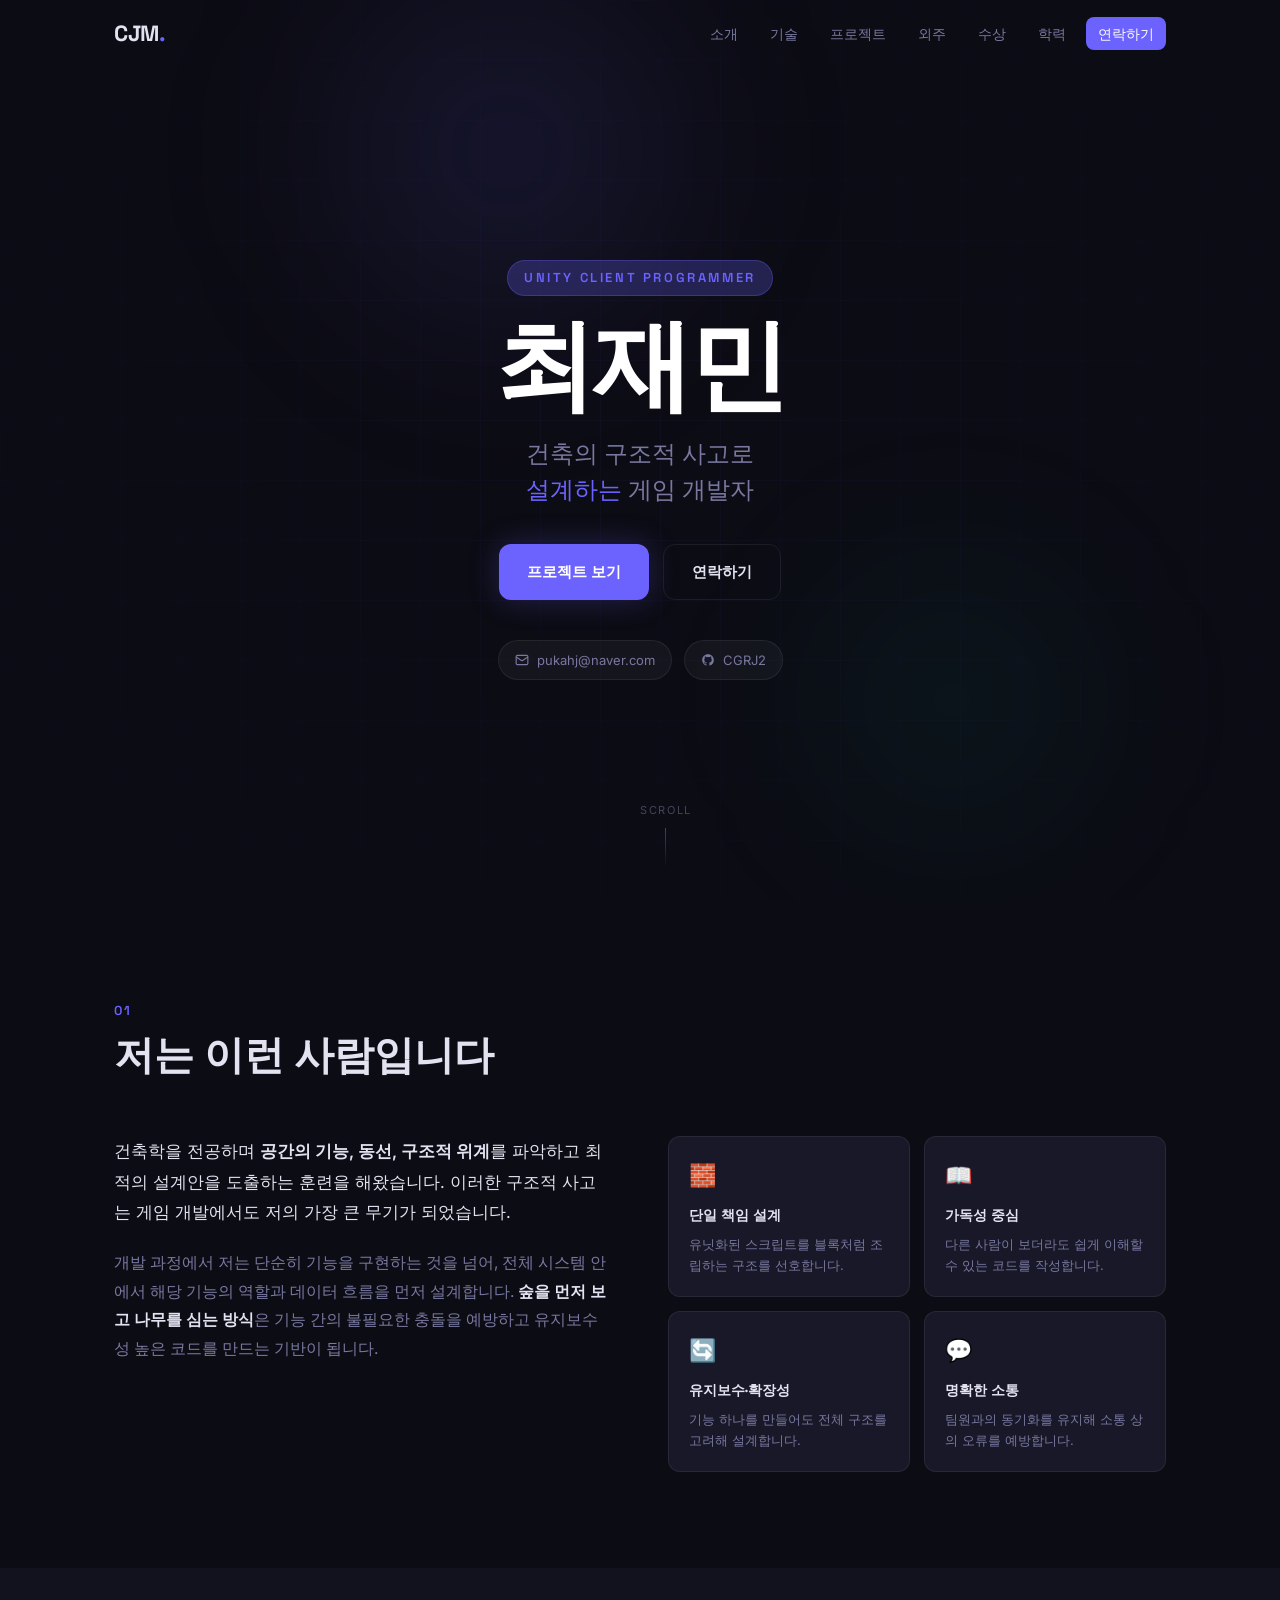
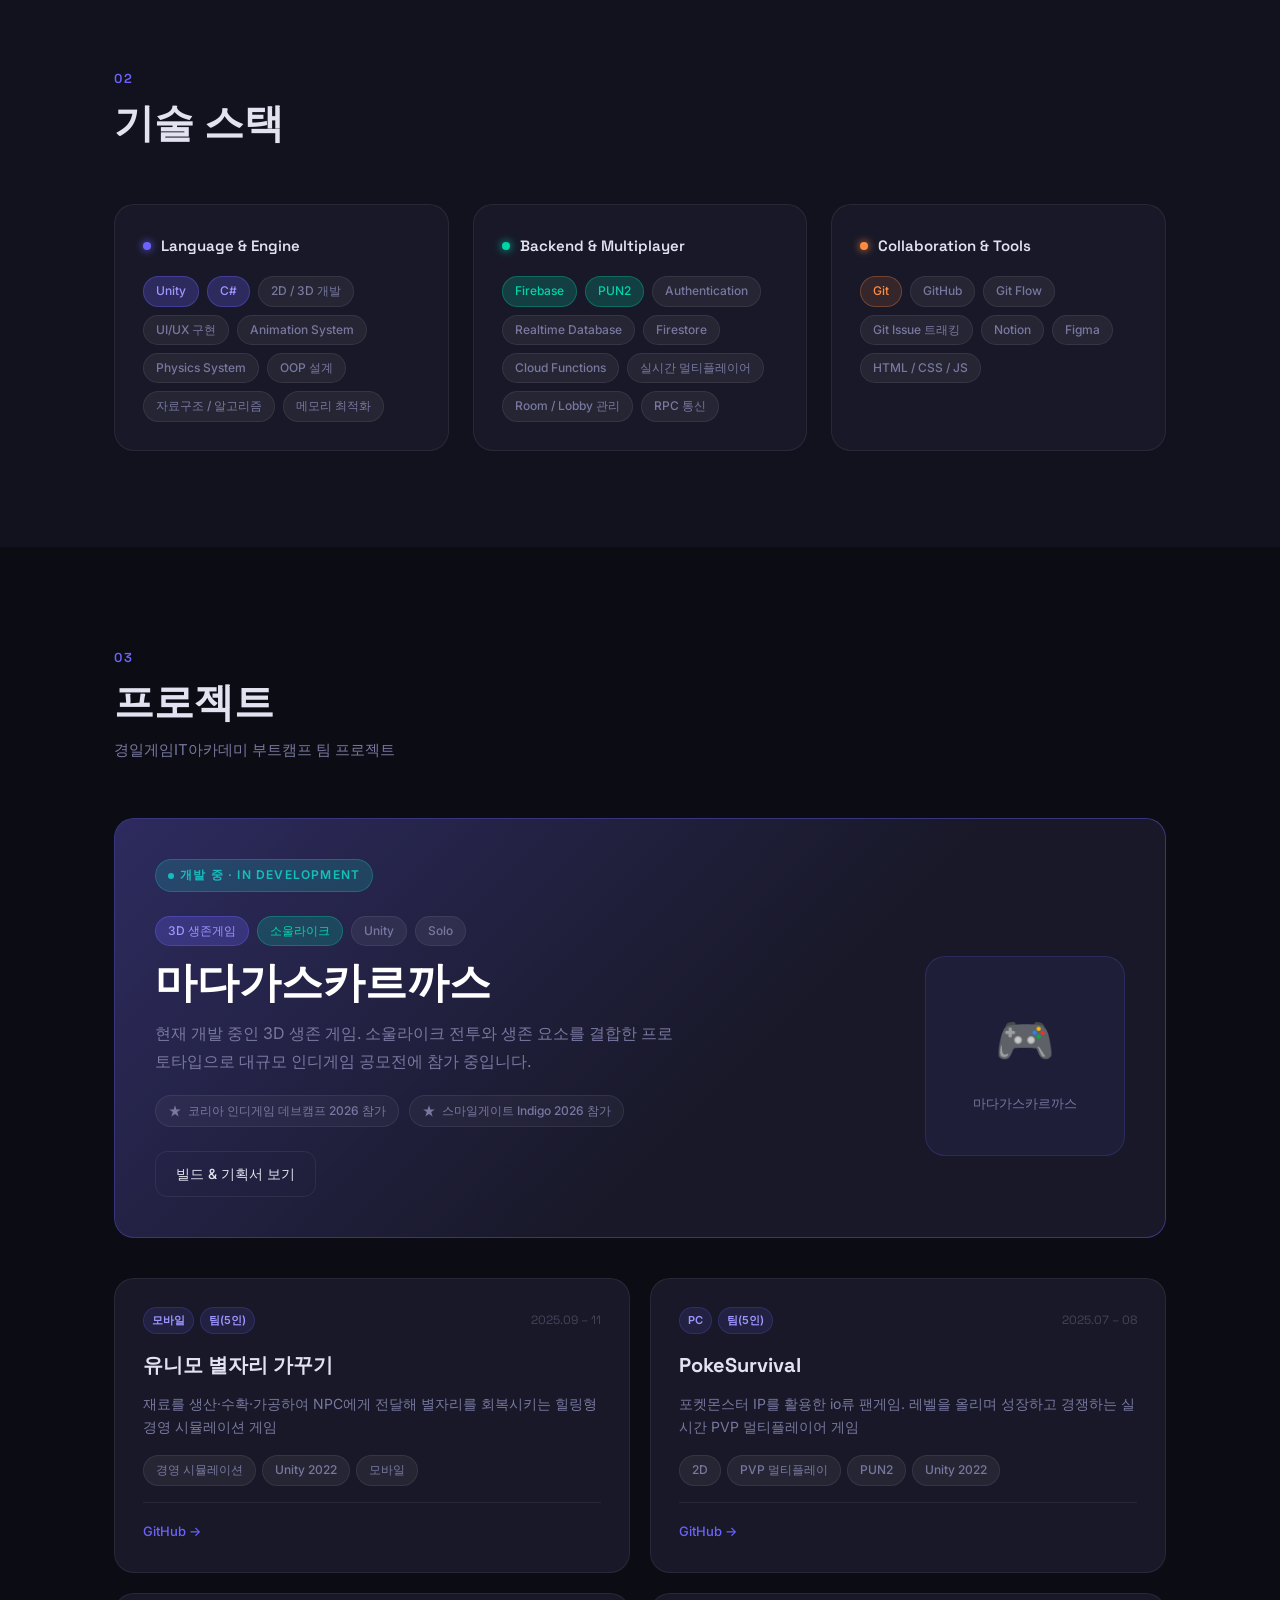
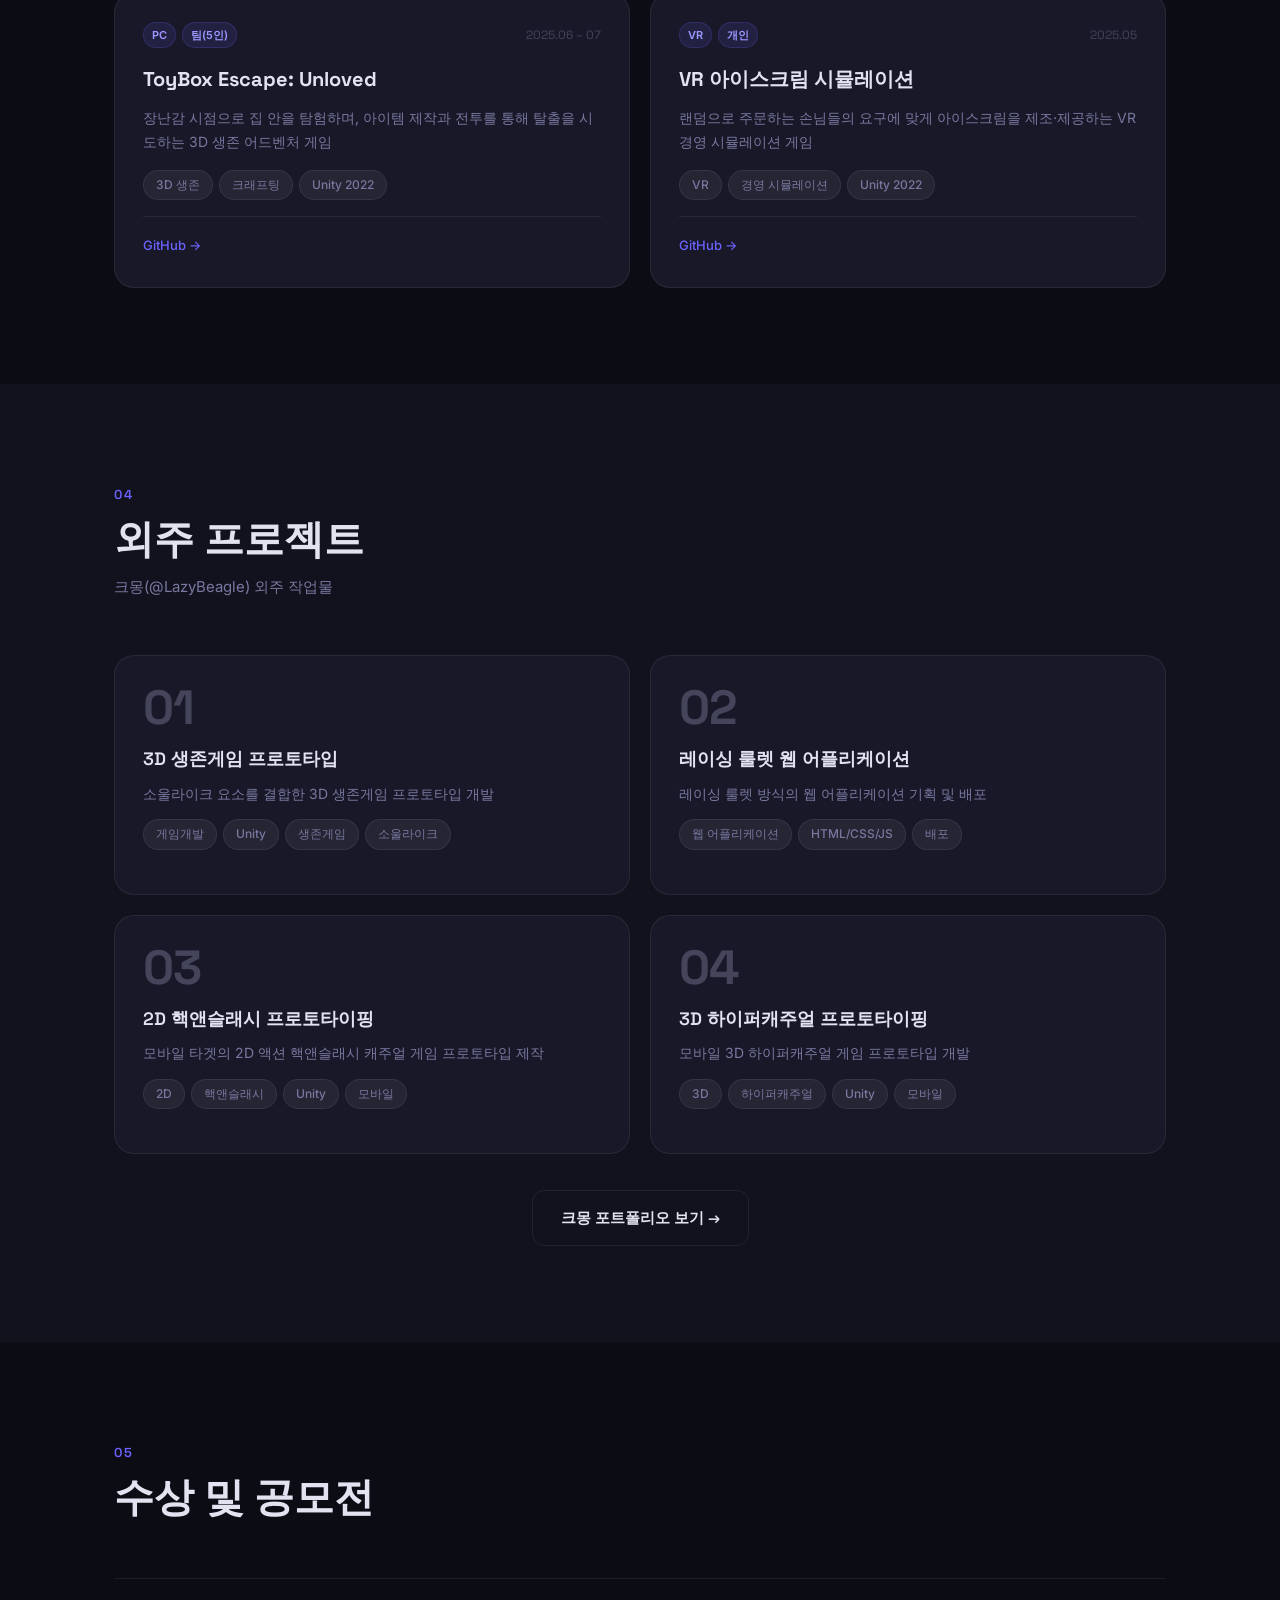
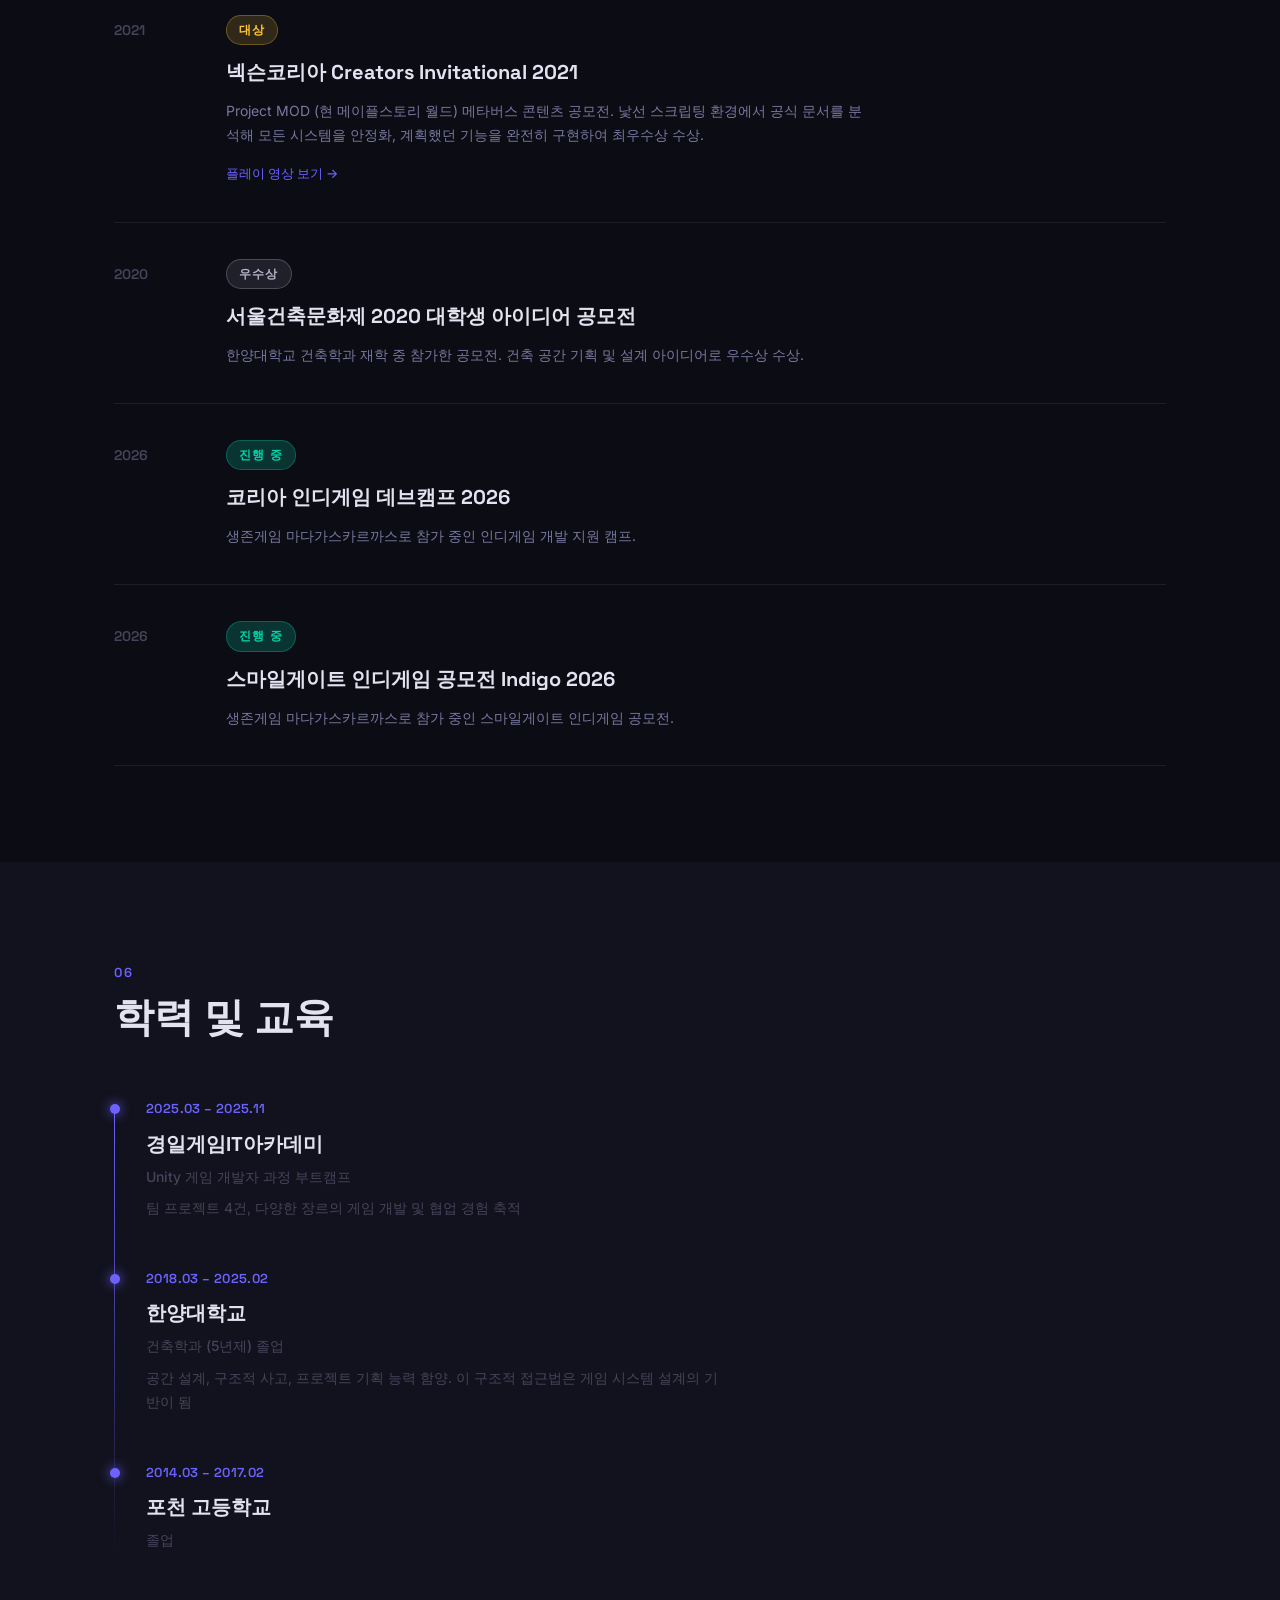
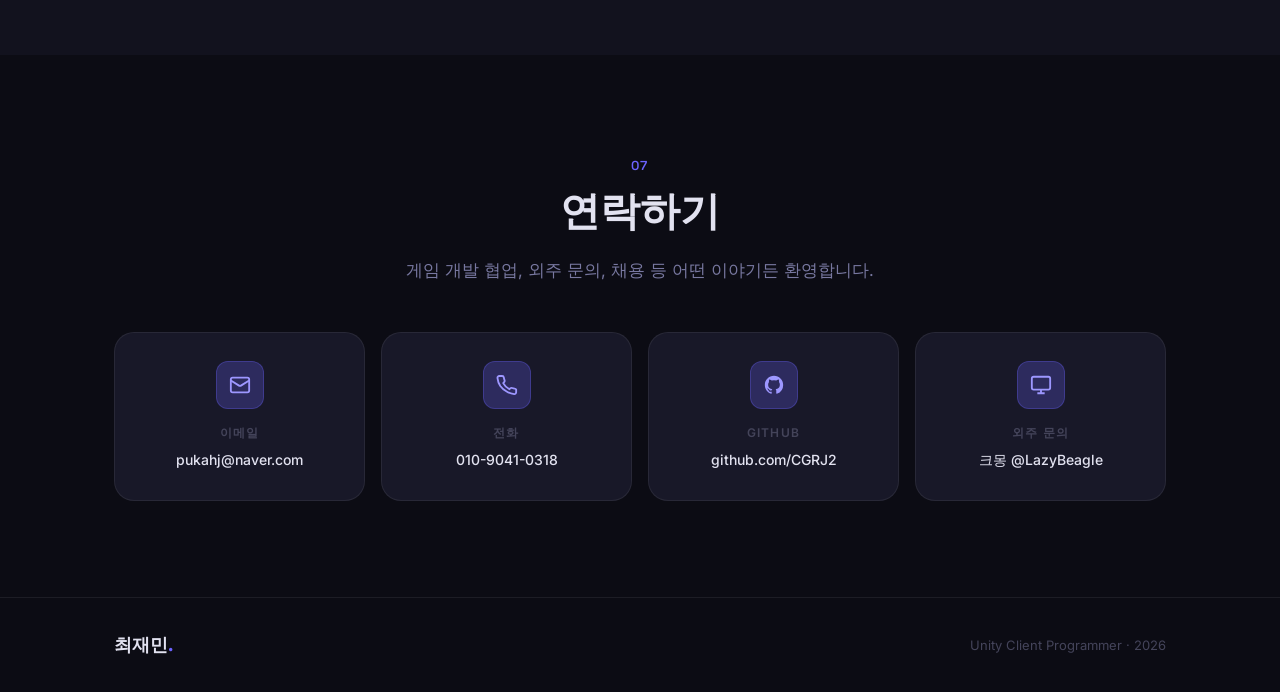
==== index.html @ 3872b05b "Initial commit: portfolio website Co-Authored-By: Claude Sonnet 4.6 <noreply@anthropic.com>" ====
<!DOCTYPE html>
<html lang="ko">
<head>
  <meta charset="UTF-8" />
  <meta name="viewport" content="width=device-width, initial-scale=1.0" />
  <title>최재민 | Unity 클라이언트 프로그래머</title>
  <link rel="preconnect" href="https://fonts.googleapis.com" />
  <link rel="preconnect" href="https://fonts.gstatic.com" crossorigin />
  <link href="https://fonts.googleapis.com/css2?family=Space+Grotesk:wght@300;400;500;600;700&family=Inter:wght@300;400;500;600&display=swap" rel="stylesheet" />
  <link rel="stylesheet" href="style.css" />
</head>
<body>

  <!-- NAV -->
  <nav id="navbar">
    <div class="nav-inner">
      <a href="#hero" class="nav-logo">CJM<span class="accent">.</span></a>
      <ul class="nav-links">
        <li><a href="#about">소개</a></li>
        <li><a href="#skills">기술</a></li>
        <li><a href="#projects">프로젝트</a></li>
        <li><a href="#freelance">외주</a></li>
        <li><a href="#awards">수상</a></li>
        <li><a href="#education">학력</a></li>
        <li><a href="#contact" class="btn-nav">연락하기</a></li>
      </ul>
      <button class="hamburger" id="hamburger" aria-label="메뉴 열기">
        <span></span><span></span><span></span>
      </button>
    </div>
  </nav>

  <!-- MOBILE MENU -->
  <div class="mobile-menu" id="mobileMenu">
    <ul>
      <li><a href="#about" class="mobile-link">소개</a></li>
      <li><a href="#skills" class="mobile-link">기술</a></li>
      <li><a href="#projects" class="mobile-link">프로젝트</a></li>
      <li><a href="#freelance" class="mobile-link">외주</a></li>
      <li><a href="#awards" class="mobile-link">수상</a></li>
      <li><a href="#education" class="mobile-link">학력</a></li>
      <li><a href="#contact" class="mobile-link">연락하기</a></li>
    </ul>
  </div>

  <!-- HERO -->
  <section id="hero">
    <div class="hero-bg">
      <div class="grid-overlay"></div>
      <div class="glow glow-1"></div>
      <div class="glow glow-2"></div>
    </div>
    <div class="hero-content">
      <p class="hero-tag fade-up">Unity Client Programmer</p>
      <h1 class="hero-name fade-up delay-1">최재민</h1>
      <p class="hero-sub fade-up delay-2">
        건축의 구조적 사고로<br />
        <span class="accent">설계하는</span> 게임 개발자
      </p>
      <div class="hero-cta fade-up delay-3">
        <a href="#projects" class="btn-primary">프로젝트 보기</a>
        <a href="#contact" class="btn-ghost">연락하기</a>
      </div>
      <div class="hero-contacts fade-up delay-4">
        <a href="mailto:pukahj@naver.com" class="contact-chip">
          <svg viewBox="0 0 24 24" fill="none" stroke="currentColor" stroke-width="2"><rect x="2" y="4" width="20" height="16" rx="2"/><path d="m22 7-8.97 5.7a1.94 1.94 0 0 1-2.06 0L2 7"/></svg>
          pukahj@naver.com
        </a>
        <a href="https://github.com/CGRJ2" target="_blank" rel="noopener" class="contact-chip">
          <svg viewBox="0 0 24 24" fill="currentColor"><path d="M12 2C6.477 2 2 6.484 2 12.017c0 4.425 2.865 8.18 6.839 9.504.5.092.682-.217.682-.483 0-.237-.008-.868-.013-1.703-2.782.605-3.369-1.343-3.369-1.343-.454-1.158-1.11-1.466-1.11-1.466-.908-.62.069-.608.069-.608 1.003.07 1.531 1.032 1.531 1.032.892 1.53 2.341 1.088 2.91.832.092-.647.35-1.088.636-1.338-2.22-.253-4.555-1.113-4.555-4.951 0-1.093.39-1.988 1.029-2.688-.103-.253-.446-1.272.098-2.65 0 0 .84-.27 2.75 1.026A9.564 9.564 0 0 1 12 6.844a9.59 9.59 0 0 1 2.504.337c1.909-1.296 2.747-1.027 2.747-1.027.546 1.379.202 2.398.1 2.651.64.7 1.028 1.595 1.028 2.688 0 3.848-2.339 4.695-4.566 4.943.359.309.678.92.678 1.855 0 1.338-.012 2.419-.012 2.747 0 .268.18.58.688.482A10.02 10.02 0 0 0 22 12.017C22 6.484 17.522 2 12 2z"/></svg>
          CGRJ2
        </a>
      </div>
    </div>
    <div class="scroll-hint">
      <span>Scroll</span>
      <div class="scroll-line"></div>
    </div>
  </section>

  <!-- ABOUT -->
  <section id="about" class="section">
    <div class="container">
      <div class="section-header">
        <span class="section-num">01</span>
        <h2 class="section-title">저는 이런 사람입니다</h2>
      </div>
      <div class="about-grid">
        <div class="about-text">
          <p class="about-lead">
            건축학을 전공하며 <strong>공간의 기능, 동선, 구조적 위계</strong>를 파악하고 최적의 설계안을 도출하는 훈련을 해왔습니다. 이러한 구조적 사고는 게임 개발에서도 저의 가장 큰 무기가 되었습니다.
          </p>
          <p>
            개발 과정에서 저는 단순히 기능을 구현하는 것을 넘어, 전체 시스템 안에서 해당 기능의 역할과 데이터 흐름을 먼저 설계합니다. <strong>숲을 먼저 보고 나무를 심는 방식</strong>은 기능 간의 불필요한 충돌을 예방하고 유지보수성 높은 코드를 만드는 기반이 됩니다.
          </p>
        </div>
        <div class="about-values">
          <div class="value-card reveal">
            <div class="value-icon">🧱</div>
            <h3>단일 책임 설계</h3>
            <p>유닛화된 스크립트를 블록처럼 조립하는 구조를 선호합니다.</p>
          </div>
          <div class="value-card reveal">
            <div class="value-icon">📖</div>
            <h3>가독성 중심</h3>
            <p>다른 사람이 보더라도 쉽게 이해할 수 있는 코드를 작성합니다.</p>
          </div>
          <div class="value-card reveal">
            <div class="value-icon">🔄</div>
            <h3>유지보수·확장성</h3>
            <p>기능 하나를 만들어도 전체 구조를 고려해 설계합니다.</p>
          </div>
          <div class="value-card reveal">
            <div class="value-icon">💬</div>
            <h3>명확한 소통</h3>
            <p>팀원과의 동기화를 유지해 소통 상의 오류를 예방합니다.</p>
          </div>
        </div>
      </div>
    </div>
  </section>

  <!-- SKILLS -->
  <section id="skills" class="section section-dark">
    <div class="container">
      <div class="section-header">
        <span class="section-num">02</span>
        <h2 class="section-title">기술 스택</h2>
      </div>
      <div class="skills-grid">
        <div class="skill-group reveal">
          <h3 class="skill-group-title">
            <span class="skill-dot dot-purple"></span>
            Language & Engine
          </h3>
          <div class="skill-tags">
            <span class="tag tag-primary">Unity</span>
            <span class="tag tag-primary">C#</span>
            <span class="tag">2D / 3D 개발</span>
            <span class="tag">UI/UX 구현</span>
            <span class="tag">Animation System</span>
            <span class="tag">Physics System</span>
            <span class="tag">OOP 설계</span>
            <span class="tag">자료구조 / 알고리즘</span>
            <span class="tag">메모리 최적화</span>
          </div>
        </div>
        <div class="skill-group reveal">
          <h3 class="skill-group-title">
            <span class="skill-dot dot-teal"></span>
            Backend & Multiplayer
          </h3>
          <div class="skill-tags">
            <span class="tag tag-teal">Firebase</span>
            <span class="tag tag-teal">PUN2</span>
            <span class="tag">Authentication</span>
            <span class="tag">Realtime Database</span>
            <span class="tag">Firestore</span>
            <span class="tag">Cloud Functions</span>
            <span class="tag">실시간 멀티플레이어</span>
            <span class="tag">Room / Lobby 관리</span>
            <span class="tag">RPC 통신</span>
          </div>
        </div>
        <div class="skill-group reveal">
          <h3 class="skill-group-title">
            <span class="skill-dot dot-orange"></span>
            Collaboration & Tools
          </h3>
          <div class="skill-tags">
            <span class="tag tag-orange">Git</span>
            <span class="tag">GitHub</span>
            <span class="tag">Git Flow</span>
            <span class="tag">Git Issue 트래킹</span>
            <span class="tag">Notion</span>
            <span class="tag">Figma</span>
            <span class="tag">HTML / CSS / JS</span>
          </div>
        </div>
      </div>
    </div>
  </section>

  <!-- PROJECTS -->
  <section id="projects" class="section">
    <div class="container">
      <div class="section-header">
        <span class="section-num">03</span>
        <h2 class="section-title">프로젝트</h2>
        <p class="section-sub">경일게임IT아카데미 부트캠프 팀 프로젝트</p>
      </div>

      <!-- Featured: 마다가스카르까스 -->
      <div class="project-featured reveal">
        <div class="project-featured-badge">개발 중 · In Development</div>
        <div class="project-featured-content">
          <div class="project-featured-info">
            <div class="project-tags-row">
              <span class="tag tag-primary">3D 생존게임</span>
              <span class="tag tag-teal">소울라이크</span>
              <span class="tag">Unity</span>
              <span class="tag">Solo</span>
            </div>
            <h3 class="project-featured-title">마다가스카르까스</h3>
            <p class="project-featured-desc">
              현재 개발 중인 3D 생존 게임. 소울라이크 전투와 생존 요소를 결합한 프로토타입으로 대규모 인디게임 공모전에 참가 중입니다.
            </p>
            <div class="project-contest-badges">
              <span class="contest-badge">
                <svg viewBox="0 0 24 24" fill="currentColor" width="14" height="14"><path d="M12 2l2.4 7.4H22l-6.2 4.5 2.4 7.4L12 17l-6.2 4.3 2.4-7.4L2 9.4h7.6z"/></svg>
                코리아 인디게임 데브캠프 2026 참가
              </span>
              <span class="contest-badge">
                <svg viewBox="0 0 24 24" fill="currentColor" width="14" height="14"><path d="M12 2l2.4 7.4H22l-6.2 4.5 2.4 7.4L12 17l-6.2 4.3 2.4-7.4L2 9.4h7.6z"/></svg>
                스마일게이트 Indigo 2026 참가
              </span>
            </div>
            <div class="project-links">
              <a href="https://drive.google.com/drive/folders/13JWp2pG7qS52CegYXPpOHE5enlbi6mtb" target="_blank" rel="noopener" class="btn-ghost-sm">빌드 & 기획서 보기</a>
            </div>
          </div>
          <div class="project-featured-visual">
            <div class="project-visual-placeholder">
              <div class="placeholder-icon">🎮</div>
              <span>마다가스카르까스</span>
            </div>
          </div>
        </div>
      </div>

      <!-- Project Cards Grid -->
      <div class="projects-grid">

        <div class="project-card reveal">
          <div class="project-card-header">
            <div class="project-platform">
              <span class="platform-badge">모바일</span>
              <span class="platform-badge">팀(5인)</span>
            </div>
            <div class="project-period">2025.09 – 11</div>
          </div>
          <h3 class="project-card-title">유니모 별자리 가꾸기</h3>
          <p class="project-card-desc">재료를 생산·수확·가공하여 NPC에게 전달해 별자리를 회복시키는 힐링형 경영 시뮬레이션 게임</p>
          <div class="project-card-tags">
            <span class="tag">경영 시뮬레이션</span>
            <span class="tag">Unity 2022</span>
            <span class="tag">모바일</span>
          </div>
          <div class="project-card-links">
            <a href="https://github.com/CGRJ2" target="_blank" rel="noopener" class="link-sm">GitHub →</a>
          </div>
        </div>

        <div class="project-card reveal">
          <div class="project-card-header">
            <div class="project-platform">
              <span class="platform-badge">PC</span>
              <span class="platform-badge">팀(5인)</span>
            </div>
            <div class="project-period">2025.07 – 08</div>
          </div>
          <h3 class="project-card-title">PokeSurvival</h3>
          <p class="project-card-desc">포켓몬스터 IP를 활용한 io류 팬게임. 레벨을 올리며 성장하고 경쟁하는 실시간 PVP 멀티플레이어 게임</p>
          <div class="project-card-tags">
            <span class="tag">2D</span>
            <span class="tag">PVP 멀티플레이</span>
            <span class="tag">PUN2</span>
            <span class="tag">Unity 2022</span>
          </div>
          <div class="project-card-links">
            <a href="https://github.com/CGRJ2" target="_blank" rel="noopener" class="link-sm">GitHub →</a>
          </div>
        </div>

        <div class="project-card reveal">
          <div class="project-card-header">
            <div class="project-platform">
              <span class="platform-badge">PC</span>
              <span class="platform-badge">팀(5인)</span>
            </div>
            <div class="project-period">2025.06 – 07</div>
          </div>
          <h3 class="project-card-title">ToyBox Escape: Unloved</h3>
          <p class="project-card-desc">장난감 시점으로 집 안을 탐험하며, 아이템 제작과 전투를 통해 탈출을 시도하는 3D 생존 어드벤처 게임</p>
          <div class="project-card-tags">
            <span class="tag">3D 생존</span>
            <span class="tag">크래프팅</span>
            <span class="tag">Unity 2022</span>
          </div>
          <div class="project-card-links">
            <a href="https://github.com/CGRJ2" target="_blank" rel="noopener" class="link-sm">GitHub →</a>
          </div>
        </div>

        <div class="project-card reveal">
          <div class="project-card-header">
            <div class="project-platform">
              <span class="platform-badge">VR</span>
              <span class="platform-badge">개인</span>
            </div>
            <div class="project-period">2025.05</div>
          </div>
          <h3 class="project-card-title">VR 아이스크림 시뮬레이션</h3>
          <p class="project-card-desc">랜덤으로 주문하는 손님들의 요구에 맞게 아이스크림을 제조·제공하는 VR 경영 시뮬레이션 게임</p>
          <div class="project-card-tags">
            <span class="tag">VR</span>
            <span class="tag">경영 시뮬레이션</span>
            <span class="tag">Unity 2022</span>
          </div>
          <div class="project-card-links">
            <a href="https://github.com/CGRJ2" target="_blank" rel="noopener" class="link-sm">GitHub →</a>
          </div>
        </div>

      </div>
    </div>
  </section>

  <!-- FREELANCE -->
  <section id="freelance" class="section section-dark">
    <div class="container">
      <div class="section-header">
        <span class="section-num">04</span>
        <h2 class="section-title">외주 프로젝트</h2>
        <p class="section-sub">크몽(@LazyBeagle) 외주 작업물</p>
      </div>
      <div class="freelance-grid">

        <div class="freelance-card reveal">
          <div class="freelance-num">01</div>
          <h3>3D 생존게임 프로토타입</h3>
          <p>소울라이크 요소를 결합한 3D 생존게임 프로토타입 개발</p>
          <div class="project-card-tags">
            <span class="tag">게임개발</span>
            <span class="tag">Unity</span>
            <span class="tag">생존게임</span>
            <span class="tag">소울라이크</span>
          </div>
        </div>

        <div class="freelance-card reveal">
          <div class="freelance-num">02</div>
          <h3>레이싱 룰렛 웹 어플리케이션</h3>
          <p>레이싱 룰렛 방식의 웹 어플리케이션 기획 및 배포</p>
          <div class="project-card-tags">
            <span class="tag">웹 어플리케이션</span>
            <span class="tag">HTML/CSS/JS</span>
            <span class="tag">배포</span>
          </div>
        </div>

        <div class="freelance-card reveal">
          <div class="freelance-num">03</div>
          <h3>2D 핵앤슬래시 프로토타이핑</h3>
          <p>모바일 타겟의 2D 액션 핵앤슬래시 캐주얼 게임 프로토타입 제작</p>
          <div class="project-card-tags">
            <span class="tag">2D</span>
            <span class="tag">핵앤슬래시</span>
            <span class="tag">Unity</span>
            <span class="tag">모바일</span>
          </div>
        </div>

        <div class="freelance-card reveal">
          <div class="freelance-num">04</div>
          <h3>3D 하이퍼캐주얼 프로토타이핑</h3>
          <p>모바일 3D 하이퍼캐주얼 게임 프로토타입 개발</p>
          <div class="project-card-tags">
            <span class="tag">3D</span>
            <span class="tag">하이퍼캐주얼</span>
            <span class="tag">Unity</span>
            <span class="tag">모바일</span>
          </div>
        </div>

      </div>
      <div class="freelance-cta reveal">
        <a href="https://kmong.com/@LazyBeagle/portfolios" target="_blank" rel="noopener" class="btn-ghost">크몽 포트폴리오 보기 →</a>
      </div>
    </div>
  </section>

  <!-- AWARDS -->
  <section id="awards" class="section">
    <div class="container">
      <div class="section-header">
        <span class="section-num">05</span>
        <h2 class="section-title">수상 및 공모전</h2>
      </div>
      <div class="awards-list">

        <div class="award-item reveal">
          <div class="award-year">2021</div>
          <div class="award-content">
            <div class="award-badge award-gold">대상</div>
            <h3>넥슨코리아 Creators Invitational 2021</h3>
            <p>Project MOD (현 메이플스토리 월드) 메타버스 콘텐츠 공모전. 낯선 스크립팅 환경에서 공식 문서를 분석해 모든 시스템을 안정화, 계획했던 기능을 완전히 구현하여 최우수상 수상.</p>
            <div class="award-links">
              <a href="https://drive.google.com/drive/folders/1aKfZk_Ui2uorR7AIOvjKXZ5q7HEC3-oV" target="_blank" rel="noopener" class="link-sm">플레이 영상 보기 →</a>
            </div>
          </div>
        </div>

        <div class="award-item reveal">
          <div class="award-year">2020</div>
          <div class="award-content">
            <div class="award-badge award-silver">우수상</div>
            <h3>서울건축문화제 2020 대학생 아이디어 공모전</h3>
            <p>한양대학교 건축학과 재학 중 참가한 공모전. 건축 공간 기획 및 설계 아이디어로 우수상 수상.</p>
          </div>
        </div>

        <div class="award-item reveal">
          <div class="award-year">2026</div>
          <div class="award-content">
            <div class="award-badge award-ongoing">진행 중</div>
            <h3>코리아 인디게임 데브캠프 2026</h3>
            <p>생존게임 마다가스카르까스로 참가 중인 인디게임 개발 지원 캠프.</p>
          </div>
        </div>

        <div class="award-item reveal">
          <div class="award-year">2026</div>
          <div class="award-content">
            <div class="award-badge award-ongoing">진행 중</div>
            <h3>스마일게이트 인디게임 공모전 Indigo 2026</h3>
            <p>생존게임 마다가스카르까스로 참가 중인 스마일게이트 인디게임 공모전.</p>
          </div>
        </div>

      </div>
    </div>
  </section>

  <!-- EDUCATION -->
  <section id="education" class="section section-dark">
    <div class="container">
      <div class="section-header">
        <span class="section-num">06</span>
        <h2 class="section-title">학력 및 교육</h2>
      </div>
      <div class="timeline">

        <div class="timeline-item reveal">
          <div class="timeline-dot"></div>
          <div class="timeline-period">2025.03 – 2025.11</div>
          <div class="timeline-content">
            <h3>경일게임IT아카데미</h3>
            <p class="timeline-sub">Unity 게임 개발자 과정 부트캠프</p>
            <p>팀 프로젝트 4건, 다양한 장르의 게임 개발 및 협업 경험 축적</p>
          </div>
        </div>

        <div class="timeline-item reveal">
          <div class="timeline-dot"></div>
          <div class="timeline-period">2018.03 – 2025.02</div>
          <div class="timeline-content">
            <h3>한양대학교</h3>
            <p class="timeline-sub">건축학과 (5년제) 졸업</p>
            <p>공간 설계, 구조적 사고, 프로젝트 기획 능력 함양. 이 구조적 접근법은 게임 시스템 설계의 기반이 됨</p>
          </div>
        </div>

        <div class="timeline-item reveal">
          <div class="timeline-dot"></div>
          <div class="timeline-period">2014.03 – 2017.02</div>
          <div class="timeline-content">
            <h3>포천 고등학교</h3>
            <p class="timeline-sub">졸업</p>
          </div>
        </div>

      </div>
    </div>
  </section>

  <!-- CONTACT -->
  <section id="contact" class="section">
    <div class="container">
      <div class="contact-wrapper reveal">
        <div class="section-header">
          <span class="section-num">07</span>
          <h2 class="section-title">연락하기</h2>
        </div>
        <p class="contact-desc">게임 개발 협업, 외주 문의, 채용 등 어떤 이야기든 환영합니다.</p>
        <div class="contact-cards">
          <a href="mailto:pukahj@naver.com" class="contact-card">
            <div class="contact-card-icon">
              <svg viewBox="0 0 24 24" fill="none" stroke="currentColor" stroke-width="2"><rect x="2" y="4" width="20" height="16" rx="2"/><path d="m22 7-8.97 5.7a1.94 1.94 0 0 1-2.06 0L2 7"/></svg>
            </div>
            <div class="contact-card-info">
              <span class="contact-card-label">이메일</span>
              <span class="contact-card-value">pukahj@naver.com</span>
            </div>
          </a>
          <a href="tel:010-9041-0318" class="contact-card">
            <div class="contact-card-icon">
              <svg viewBox="0 0 24 24" fill="none" stroke="currentColor" stroke-width="2"><path d="M22 16.92v3a2 2 0 0 1-2.18 2 19.79 19.79 0 0 1-8.63-3.07A19.5 19.5 0 0 1 4.69 13.1a19.79 19.79 0 0 1-3.07-8.67A2 2 0 0 1 3.6 2.18h3a2 2 0 0 1 2 1.72c.127.96.361 1.903.7 2.81a2 2 0 0 1-.45 2.11L7.91 9.91a16 16 0 0 0 6.72 6.72l.91-.91a2 2 0 0 1 2.11-.45c.907.339 1.85.573 2.81.7A2 2 0 0 1 22 16.92z"/></svg>
            </div>
            <div class="contact-card-info">
              <span class="contact-card-label">전화</span>
              <span class="contact-card-value">010-9041-0318</span>
            </div>
          </a>
          <a href="https://github.com/CGRJ2" target="_blank" rel="noopener" class="contact-card">
            <div class="contact-card-icon">
              <svg viewBox="0 0 24 24" fill="currentColor"><path d="M12 2C6.477 2 2 6.484 2 12.017c0 4.425 2.865 8.18 6.839 9.504.5.092.682-.217.682-.483 0-.237-.008-.868-.013-1.703-2.782.605-3.369-1.343-3.369-1.343-.454-1.158-1.11-1.466-1.11-1.466-.908-.62.069-.608.069-.608 1.003.07 1.531 1.032 1.531 1.032.892 1.53 2.341 1.088 2.91.832.092-.647.35-1.088.636-1.338-2.22-.253-4.555-1.113-4.555-4.951 0-1.093.39-1.988 1.029-2.688-.103-.253-.446-1.272.098-2.65 0 0 .84-.27 2.75 1.026A9.564 9.564 0 0 1 12 6.844a9.59 9.59 0 0 1 2.504.337c1.909-1.296 2.747-1.027 2.747-1.027.546 1.379.202 2.398.1 2.651.64.7 1.028 1.595 1.028 2.688 0 3.848-2.339 4.695-4.566 4.943.359.309.678.92.678 1.855 0 1.338-.012 2.419-.012 2.747 0 .268.18.58.688.482A10.02 10.02 0 0 0 22 12.017C22 6.484 17.522 2 12 2z"/></svg>
            </div>
            <div class="contact-card-info">
              <span class="contact-card-label">GitHub</span>
              <span class="contact-card-value">github.com/CGRJ2</span>
            </div>
          </a>
          <a href="https://kmong.com/@LazyBeagle/portfolios" target="_blank" rel="noopener" class="contact-card">
            <div class="contact-card-icon">
              <svg viewBox="0 0 24 24" fill="none" stroke="currentColor" stroke-width="2"><rect x="2" y="3" width="20" height="14" rx="2"/><path d="M8 21h8m-4-4v4"/></svg>
            </div>
            <div class="contact-card-info">
              <span class="contact-card-label">외주 문의</span>
              <span class="contact-card-value">크몽 @LazyBeagle</span>
            </div>
          </a>
        </div>
      </div>
    </div>
  </section>

  <!-- FOOTER -->
  <footer>
    <div class="container">
      <div class="footer-inner">
        <span class="footer-logo">최재민<span class="accent">.</span></span>
        <span class="footer-copy">Unity Client Programmer · 2026</span>
      </div>
    </div>
  </footer>

  <script src="script.js"></script>
</body>
</html>
---- style.css ----
/* ============================================
   RESET & BASE
   ============================================ */
*, *::before, *::after {
  box-sizing: border-box;
  margin: 0;
  padding: 0;
}

:root {
  --bg: #0c0c14;
  --bg-surface: #12121e;
  --bg-card: #181828;
  --bg-card-hover: #1e1e32;
  --border: rgba(255,255,255,0.07);
  --border-hover: rgba(108,99,255,0.4);

  --accent: #6c63ff;
  --accent-light: #9d97ff;
  --accent-glow: rgba(108,99,255,0.25);
  --teal: #00d4aa;
  --teal-glow: rgba(0,212,170,0.2);
  --orange: #ff8c42;

  --text: #e2e2f0;
  --text-muted: #7878a0;
  --text-faint: #44445a;

  --font-head: 'Space Grotesk', sans-serif;
  --font-body: 'Inter', sans-serif;

  --nav-h: 68px;
  --radius: 12px;
  --radius-lg: 20px;
  --transition: 0.25s ease;
}

html {
  scroll-behavior: smooth;
  scroll-padding-top: var(--nav-h);
}

body {
  background: var(--bg);
  color: var(--text);
  font-family: var(--font-body);
  font-size: 16px;
  line-height: 1.7;
  overflow-x: hidden;
}

a { color: inherit; text-decoration: none; }

/* ============================================
   SCROLLBAR
   ============================================ */
::-webkit-scrollbar { width: 6px; }
::-webkit-scrollbar-track { background: var(--bg); }
::-webkit-scrollbar-thumb { background: var(--accent); border-radius: 3px; }

/* ============================================
   UTILITIES
   ============================================ */
.container {
  max-width: 1100px;
  margin: 0 auto;
  padding: 0 24px;
}

.accent { color: var(--accent); }

.section {
  padding: 96px 0;
}

.section-dark {
  background: var(--bg-surface);
}

.section-header {
  margin-bottom: 56px;
}

.section-num {
  display: inline-block;
  font-family: var(--font-head);
  font-size: 13px;
  font-weight: 600;
  letter-spacing: 0.15em;
  color: var(--accent);
  text-transform: uppercase;
  margin-bottom: 10px;
}

.section-title {
  font-family: var(--font-head);
  font-size: clamp(28px, 4vw, 40px);
  font-weight: 700;
  color: var(--text);
  line-height: 1.2;
}

.section-sub {
  margin-top: 10px;
  color: var(--text-muted);
  font-size: 15px;
}

/* ============================================
   TAGS
   ============================================ */
.tag {
  display: inline-block;
  padding: 4px 12px;
  border-radius: 100px;
  font-size: 12px;
  font-weight: 500;
  background: rgba(255,255,255,0.06);
  border: 1px solid var(--border);
  color: var(--text-muted);
  white-space: nowrap;
}

.tag-primary {
  background: var(--accent-glow);
  border-color: rgba(108,99,255,0.35);
  color: var(--accent-light);
}

.tag-teal {
  background: var(--teal-glow);
  border-color: rgba(0,212,170,0.3);
  color: var(--teal);
}

.tag-orange {
  background: rgba(255,140,66,0.12);
  border-color: rgba(255,140,66,0.3);
  color: var(--orange);
}

/* ============================================
   BUTTONS
   ============================================ */
.btn-primary {
  display: inline-flex;
  align-items: center;
  gap: 8px;
  padding: 14px 28px;
  background: var(--accent);
  color: #fff;
  font-family: var(--font-head);
  font-size: 15px;
  font-weight: 600;
  border-radius: var(--radius);
  transition: var(--transition);
  box-shadow: 0 0 30px var(--accent-glow);
}

.btn-primary:hover {
  background: var(--accent-light);
  transform: translateY(-2px);
  box-shadow: 0 8px 40px var(--accent-glow);
}

.btn-ghost {
  display: inline-flex;
  align-items: center;
  gap: 8px;
  padding: 14px 28px;
  background: transparent;
  color: var(--text);
  font-family: var(--font-head);
  font-size: 15px;
  font-weight: 600;
  border-radius: var(--radius);
  border: 1px solid var(--border);
  transition: var(--transition);
}

.btn-ghost:hover {
  border-color: var(--accent);
  color: var(--accent);
  background: var(--accent-glow);
}

.btn-ghost-sm {
  display: inline-flex;
  align-items: center;
  padding: 10px 20px;
  background: transparent;
  color: var(--text);
  font-size: 14px;
  font-weight: 500;
  border-radius: var(--radius);
  border: 1px solid var(--border);
  transition: var(--transition);
}

.btn-ghost-sm:hover {
  border-color: var(--accent);
  color: var(--accent);
}

.btn-nav {
  padding: 9px 20px;
  background: var(--accent);
  color: #fff !important;
  border-radius: var(--radius);
  font-weight: 600;
  transition: var(--transition);
}

.btn-nav:hover {
  background: var(--accent-light);
}

.link-sm {
  font-size: 13px;
  color: var(--accent);
  font-weight: 500;
  transition: var(--transition);
}

.link-sm:hover { color: var(--accent-light); }

/* ============================================
   ANIMATIONS
   ============================================ */
.fade-up {
  opacity: 0;
  transform: translateY(24px);
  animation: fadeUp 0.7s ease forwards;
}

.delay-1 { animation-delay: 0.15s; }
.delay-2 { animation-delay: 0.3s; }
.delay-3 { animation-delay: 0.45s; }
.delay-4 { animation-delay: 0.6s; }

@keyframes fadeUp {
  to { opacity: 1; transform: translateY(0); }
}

.reveal {
  opacity: 0;
  transform: translateY(30px);
  transition: opacity 0.6s ease, transform 0.6s ease;
}

.reveal.visible {
  opacity: 1;
  transform: translateY(0);
}

/* ============================================
   NAVBAR
   ============================================ */
#navbar {
  position: fixed;
  top: 0; left: 0; right: 0;
  height: var(--nav-h);
  z-index: 100;
  background: transparent;
  transition: background 0.3s ease, border-bottom 0.3s ease;
}

#navbar.scrolled {
  background: rgba(12,12,20,0.92);
  backdrop-filter: blur(16px);
  border-bottom: 1px solid var(--border);
}

.nav-inner {
  max-width: 1100px;
  margin: 0 auto;
  padding: 0 24px;
  height: 100%;
  display: flex;
  align-items: center;
  justify-content: space-between;
}

.nav-logo {
  font-family: var(--font-head);
  font-size: 22px;
  font-weight: 700;
  letter-spacing: -0.02em;
}

.nav-links {
  display: flex;
  align-items: center;
  gap: 8px;
  list-style: none;
}

.nav-links a {
  font-size: 14px;
  font-weight: 500;
  color: var(--text-muted);
  padding: 8px 12px;
  border-radius: 8px;
  transition: var(--transition);
}

.nav-links a:hover {
  color: var(--text);
  background: rgba(255,255,255,0.05);
}

.hamburger {
  display: none;
  flex-direction: column;
  gap: 5px;
  background: none;
  border: none;
  cursor: pointer;
  padding: 4px;
}

.hamburger span {
  display: block;
  width: 24px;
  height: 2px;
  background: var(--text);
  border-radius: 2px;
  transition: var(--transition);
}

/* ============================================
   MOBILE MENU
   ============================================ */
.mobile-menu {
  display: none;
  position: fixed;
  top: var(--nav-h);
  left: 0; right: 0;
  background: rgba(12,12,20,0.98);
  backdrop-filter: blur(20px);
  border-bottom: 1px solid var(--border);
  z-index: 99;
  padding: 16px 24px;
  transform: translateY(-10px);
  opacity: 0;
  pointer-events: none;
  transition: opacity 0.2s ease, transform 0.2s ease;
}

.mobile-menu.open {
  opacity: 1;
  transform: translateY(0);
  pointer-events: all;
}

.mobile-menu ul {
  list-style: none;
  display: flex;
  flex-direction: column;
  gap: 4px;
}

.mobile-menu a {
  display: block;
  padding: 12px 16px;
  font-size: 16px;
  font-weight: 500;
  color: var(--text-muted);
  border-radius: 8px;
  transition: var(--transition);
}

.mobile-menu a:hover {
  color: var(--text);
  background: rgba(255,255,255,0.05);
}

/* ============================================
   HERO
   ============================================ */
#hero {
  min-height: 100vh;
  display: flex;
  align-items: center;
  justify-content: center;
  position: relative;
  overflow: hidden;
  padding: 120px 24px 80px;
}

.hero-bg {
  position: absolute;
  inset: 0;
  pointer-events: none;
}

.grid-overlay {
  position: absolute;
  inset: 0;
  background-image:
    linear-gradient(rgba(108,99,255,0.04) 1px, transparent 1px),
    linear-gradient(90deg, rgba(108,99,255,0.04) 1px, transparent 1px);
  background-size: 60px 60px;
  mask-image: radial-gradient(ellipse 80% 80% at 50% 50%, black, transparent);
}

.glow {
  position: absolute;
  border-radius: 50%;
  filter: blur(80px);
  pointer-events: none;
}

.glow-1 {
  width: 500px;
  height: 500px;
  background: radial-gradient(circle, rgba(108,99,255,0.15) 0%, transparent 70%);
  top: -100px;
  left: 20%;
  animation: floatGlow 8s ease-in-out infinite;
}

.glow-2 {
  width: 400px;
  height: 400px;
  background: radial-gradient(circle, rgba(0,212,170,0.08) 0%, transparent 70%);
  bottom: 0;
  right: 10%;
  animation: floatGlow 10s ease-in-out infinite reverse;
}

@keyframes floatGlow {
  0%, 100% { transform: translateY(0) scale(1); }
  50% { transform: translateY(-30px) scale(1.05); }
}

.hero-content {
  text-align: center;
  position: relative;
  z-index: 1;
  max-width: 760px;
}

.hero-tag {
  display: inline-block;
  font-family: var(--font-head);
  font-size: 13px;
  font-weight: 600;
  letter-spacing: 0.2em;
  text-transform: uppercase;
  color: var(--accent);
  margin-bottom: 20px;
  padding: 6px 16px;
  border: 1px solid rgba(108,99,255,0.3);
  border-radius: 100px;
  background: var(--accent-glow);
}

.hero-name {
  font-family: var(--font-head);
  font-size: clamp(56px, 9vw, 100px);
  font-weight: 700;
  line-height: 1;
  letter-spacing: -0.03em;
  color: #fff;
  margin-bottom: 20px;
}

.hero-sub {
  font-size: clamp(18px, 2.5vw, 24px);
  color: var(--text-muted);
  line-height: 1.5;
  margin-bottom: 36px;
}

.hero-cta {
  display: flex;
  gap: 14px;
  justify-content: center;
  margin-bottom: 40px;
  flex-wrap: wrap;
}

.hero-contacts {
  display: flex;
  gap: 12px;
  justify-content: center;
  flex-wrap: wrap;
}

.contact-chip {
  display: inline-flex;
  align-items: center;
  gap: 8px;
  padding: 8px 16px;
  background: rgba(255,255,255,0.04);
  border: 1px solid var(--border);
  border-radius: 100px;
  font-size: 13px;
  color: var(--text-muted);
  transition: var(--transition);
}

.contact-chip svg {
  width: 14px;
  height: 14px;
  flex-shrink: 0;
}

.contact-chip:hover {
  border-color: var(--accent);
  color: var(--text);
}

.scroll-hint {
  position: absolute;
  bottom: 32px;
  left: 50%;
  transform: translateX(-50%);
  display: flex;
  flex-direction: column;
  align-items: center;
  gap: 8px;
  font-size: 11px;
  letter-spacing: 0.15em;
  text-transform: uppercase;
  color: var(--text-faint);
  animation: fadeUp 1s ease 1.2s both;
}

.scroll-line {
  width: 1px;
  height: 40px;
  background: linear-gradient(to bottom, var(--text-faint), transparent);
  animation: scrollLine 2s ease-in-out infinite;
}

@keyframes scrollLine {
  0%, 100% { opacity: 0.3; transform: scaleY(1); }
  50% { opacity: 0.8; transform: scaleY(1.1); }
}

/* ============================================
   ABOUT
   ============================================ */
.about-grid {
  display: grid;
  grid-template-columns: 1fr 1fr;
  gap: 56px;
  align-items: start;
}

.about-text p {
  color: var(--text-muted);
  margin-bottom: 20px;
  font-size: 16px;
  line-height: 1.8;
}

.about-text p:last-child { margin-bottom: 0; }

.about-lead {
  font-size: 17px !important;
  color: var(--text) !important;
}

.about-text strong {
  color: var(--text);
  font-weight: 600;
}

.about-values {
  display: grid;
  grid-template-columns: 1fr 1fr;
  gap: 14px;
}

.value-card {
  background: var(--bg-card);
  border: 1px solid var(--border);
  border-radius: var(--radius);
  padding: 20px;
  transition: var(--transition);
}

.value-card:hover {
  border-color: var(--border-hover);
  background: var(--bg-card-hover);
  transform: translateY(-3px);
}

.value-icon {
  font-size: 22px;
  margin-bottom: 10px;
}

.value-card h3 {
  font-family: var(--font-head);
  font-size: 14px;
  font-weight: 600;
  color: var(--text);
  margin-bottom: 6px;
}

.value-card p {
  font-size: 13px;
  color: var(--text-muted);
  line-height: 1.6;
}

/* ============================================
   SKILLS
   ============================================ */
.skills-grid {
  display: grid;
  grid-template-columns: repeat(3, 1fr);
  gap: 24px;
}

.skill-group {
  background: var(--bg-card);
  border: 1px solid var(--border);
  border-radius: var(--radius-lg);
  padding: 28px;
  transition: var(--transition);
}

.skill-group:hover {
  border-color: var(--border-hover);
}

.skill-group-title {
  display: flex;
  align-items: center;
  gap: 10px;
  font-family: var(--font-head);
  font-size: 15px;
  font-weight: 600;
  color: var(--text);
  margin-bottom: 18px;
}

.skill-dot {
  width: 8px;
  height: 8px;
  border-radius: 50%;
  flex-shrink: 0;
}

.dot-purple { background: var(--accent); box-shadow: 0 0 8px var(--accent); }
.dot-teal { background: var(--teal); box-shadow: 0 0 8px var(--teal); }
.dot-orange { background: var(--orange); box-shadow: 0 0 8px var(--orange); }

.skill-tags {
  display: flex;
  flex-wrap: wrap;
  gap: 8px;
}

/* ============================================
   PROJECTS
   ============================================ */
.project-featured {
  position: relative;
  background: var(--bg-card);
  border: 1px solid var(--border-hover);
  border-radius: var(--radius-lg);
  padding: 40px;
  margin-bottom: 40px;
  overflow: hidden;
}

.project-featured::before {
  content: '';
  position: absolute;
  inset: 0;
  background: linear-gradient(135deg, var(--accent-glow) 0%, transparent 60%);
  pointer-events: none;
}

.project-featured-badge {
  display: inline-flex;
  align-items: center;
  gap: 6px;
  font-size: 12px;
  font-weight: 600;
  letter-spacing: 0.1em;
  text-transform: uppercase;
  color: var(--teal);
  padding: 5px 12px;
  background: var(--teal-glow);
  border: 1px solid rgba(0,212,170,0.3);
  border-radius: 100px;
  margin-bottom: 24px;
}

.project-featured-badge::before {
  content: '';
  display: inline-block;
  width: 6px;
  height: 6px;
  background: var(--teal);
  border-radius: 50%;
  animation: pulse 1.5s ease infinite;
}

@keyframes pulse {
  0%, 100% { opacity: 1; transform: scale(1); }
  50% { opacity: 0.5; transform: scale(1.3); }
}

.project-featured-content {
  display: grid;
  grid-template-columns: 1fr auto;
  gap: 40px;
  align-items: center;
  position: relative;
}

.project-tags-row {
  display: flex;
  gap: 8px;
  flex-wrap: wrap;
  margin-bottom: 14px;
}

.project-featured-title {
  font-family: var(--font-head);
  font-size: clamp(28px, 4vw, 42px);
  font-weight: 700;
  color: #fff;
  margin-bottom: 14px;
  line-height: 1.1;
}

.project-featured-desc {
  color: var(--text-muted);
  font-size: 16px;
  line-height: 1.7;
  margin-bottom: 20px;
  max-width: 520px;
}

.project-contest-badges {
  display: flex;
  gap: 10px;
  flex-wrap: wrap;
  margin-bottom: 24px;
}

.contest-badge {
  display: inline-flex;
  align-items: center;
  gap: 6px;
  font-size: 12px;
  font-weight: 500;
  color: var(--text-muted);
  padding: 5px 12px;
  background: rgba(255,255,255,0.04);
  border: 1px solid var(--border);
  border-radius: 100px;
}

.project-links {
  display: flex;
  gap: 12px;
}

.project-featured-visual {
  flex-shrink: 0;
}

.project-visual-placeholder {
  width: 200px;
  height: 200px;
  background: rgba(108,99,255,0.08);
  border: 1px solid rgba(108,99,255,0.2);
  border-radius: var(--radius-lg);
  display: flex;
  flex-direction: column;
  align-items: center;
  justify-content: center;
  gap: 12px;
  color: var(--text-muted);
  font-size: 13px;
}

.placeholder-icon { font-size: 48px; }

.projects-grid {
  display: grid;
  grid-template-columns: repeat(2, 1fr);
  gap: 20px;
}

.project-card {
  background: var(--bg-card);
  border: 1px solid var(--border);
  border-radius: var(--radius-lg);
  padding: 28px;
  transition: var(--transition);
}

.project-card:hover {
  border-color: var(--border-hover);
  background: var(--bg-card-hover);
  transform: translateY(-4px);
}

.project-card-header {
  display: flex;
  justify-content: space-between;
  align-items: center;
  margin-bottom: 14px;
}

.project-platform {
  display: flex;
  gap: 6px;
}

.platform-badge {
  font-size: 11px;
  font-weight: 600;
  padding: 3px 8px;
  background: rgba(108,99,255,0.12);
  border: 1px solid rgba(108,99,255,0.2);
  border-radius: 100px;
  color: var(--accent-light);
}

.project-period {
  font-size: 12px;
  color: var(--text-faint);
  font-family: var(--font-head);
}

.project-card-title {
  font-family: var(--font-head);
  font-size: 20px;
  font-weight: 700;
  color: var(--text);
  margin-bottom: 10px;
}

.project-card-desc {
  font-size: 14px;
  color: var(--text-muted);
  line-height: 1.7;
  margin-bottom: 16px;
}

.project-card-tags {
  display: flex;
  flex-wrap: wrap;
  gap: 6px;
  margin-bottom: 16px;
}

.project-card-links {
  border-top: 1px solid var(--border);
  padding-top: 14px;
}

/* ============================================
   FREELANCE
   ============================================ */
.freelance-grid {
  display: grid;
  grid-template-columns: repeat(2, 1fr);
  gap: 20px;
  margin-bottom: 36px;
}

.freelance-card {
  background: var(--bg-card);
  border: 1px solid var(--border);
  border-radius: var(--radius-lg);
  padding: 28px;
  position: relative;
  overflow: hidden;
  transition: var(--transition);
}

.freelance-card:hover {
  border-color: var(--border-hover);
  transform: translateY(-3px);
}

.freelance-num {
  font-family: var(--font-head);
  font-size: 48px;
  font-weight: 800;
  color: var(--text-faint);
  line-height: 1;
  margin-bottom: 12px;
  letter-spacing: -0.03em;
}

.freelance-card h3 {
  font-family: var(--font-head);
  font-size: 18px;
  font-weight: 600;
  color: var(--text);
  margin-bottom: 8px;
}

.freelance-card p {
  font-size: 14px;
  color: var(--text-muted);
  line-height: 1.6;
  margin-bottom: 14px;
}

.freelance-cta {
  text-align: center;
}

/* ============================================
   AWARDS
   ============================================ */
.awards-list {
  display: flex;
  flex-direction: column;
  gap: 0;
}

.award-item {
  display: grid;
  grid-template-columns: 80px 1fr;
  gap: 32px;
  padding: 36px 0;
  border-bottom: 1px solid var(--border);
  transition: var(--transition);
}

.award-item:first-child { border-top: 1px solid var(--border); }

.award-year {
  font-family: var(--font-head);
  font-size: 14px;
  font-weight: 600;
  color: var(--text-faint);
  padding-top: 4px;
}

.award-badge {
  display: inline-flex;
  align-items: center;
  font-size: 12px;
  font-weight: 700;
  letter-spacing: 0.1em;
  text-transform: uppercase;
  padding: 4px 12px;
  border-radius: 100px;
  margin-bottom: 10px;
}

.award-gold {
  background: rgba(255,200,50,0.15);
  border: 1px solid rgba(255,200,50,0.3);
  color: #ffc832;
}

.award-silver {
  background: rgba(180,180,200,0.12);
  border: 1px solid rgba(180,180,200,0.3);
  color: #b4b4c8;
}

.award-ongoing {
  background: var(--teal-glow);
  border: 1px solid rgba(0,212,170,0.3);
  color: var(--teal);
}

.award-content h3 {
  font-family: var(--font-head);
  font-size: 20px;
  font-weight: 700;
  color: var(--text);
  margin-bottom: 10px;
}

.award-content p {
  font-size: 14px;
  color: var(--text-muted);
  line-height: 1.7;
  max-width: 640px;
}

.award-links { margin-top: 12px; }

/* ============================================
   TIMELINE
   ============================================ */
.timeline {
  position: relative;
  padding-left: 32px;
}

.timeline::before {
  content: '';
  position: absolute;
  left: 0;
  top: 8px;
  bottom: 0;
  width: 1px;
  background: linear-gradient(to bottom, var(--accent), transparent);
}

.timeline-item {
  position: relative;
  padding-bottom: 48px;
}

.timeline-item:last-child { padding-bottom: 0; }

.timeline-dot {
  position: absolute;
  left: -36px;
  top: 6px;
  width: 10px;
  height: 10px;
  background: var(--accent);
  border-radius: 50%;
  box-shadow: 0 0 12px var(--accent);
}

.timeline-period {
  font-size: 13px;
  font-family: var(--font-head);
  color: var(--accent);
  font-weight: 600;
  margin-bottom: 6px;
  letter-spacing: 0.03em;
}

.timeline-content h3 {
  font-family: var(--font-head);
  font-size: 20px;
  font-weight: 700;
  color: var(--text);
  margin-bottom: 4px;
}

.timeline-sub {
  font-size: 14px;
  color: var(--text-muted);
  font-weight: 500;
  margin-bottom: 8px;
}

.timeline-content p {
  font-size: 14px;
  color: var(--text-faint);
  line-height: 1.7;
  max-width: 580px;
}

/* ============================================
   CONTACT
   ============================================ */
.contact-wrapper {
  text-align: center;
}

.contact-wrapper .section-header {
  margin-bottom: 20px;
}

.contact-desc {
  color: var(--text-muted);
  font-size: 17px;
  margin-bottom: 48px;
}

.contact-cards {
  display: grid;
  grid-template-columns: repeat(4, 1fr);
  gap: 16px;
}

.contact-card {
  display: flex;
  flex-direction: column;
  align-items: center;
  gap: 14px;
  padding: 28px 20px;
  background: var(--bg-card);
  border: 1px solid var(--border);
  border-radius: var(--radius-lg);
  transition: var(--transition);
}

.contact-card:hover {
  border-color: var(--border-hover);
  background: var(--bg-card-hover);
  transform: translateY(-4px);
}

.contact-card-icon {
  width: 48px;
  height: 48px;
  background: var(--accent-glow);
  border: 1px solid rgba(108,99,255,0.3);
  border-radius: 12px;
  display: flex;
  align-items: center;
  justify-content: center;
}

.contact-card-icon svg {
  width: 22px;
  height: 22px;
  color: var(--accent-light);
}

.contact-card-info {
  display: flex;
  flex-direction: column;
  gap: 4px;
  text-align: center;
}

.contact-card-label {
  font-size: 12px;
  font-weight: 600;
  letter-spacing: 0.1em;
  text-transform: uppercase;
  color: var(--text-faint);
}

.contact-card-value {
  font-size: 14px;
  font-weight: 500;
  color: var(--text);
  word-break: break-all;
}

/* ============================================
   FOOTER
   ============================================ */
footer {
  padding: 32px 0;
  border-top: 1px solid var(--border);
}

.footer-inner {
  display: flex;
  justify-content: space-between;
  align-items: center;
}

.footer-logo {
  font-family: var(--font-head);
  font-size: 18px;
  font-weight: 700;
}

.footer-copy {
  font-size: 13px;
  color: var(--text-faint);
}

/* ============================================
   RESPONSIVE
   ============================================ */
@media (max-width: 900px) {
  .nav-links { display: none; }
  .hamburger { display: flex; }
  .mobile-menu { display: block; }

  .about-grid { grid-template-columns: 1fr; gap: 36px; }
  .skills-grid { grid-template-columns: 1fr; }
  .projects-grid { grid-template-columns: 1fr; }
  .freelance-grid { grid-template-columns: 1fr; }
  .contact-cards { grid-template-columns: repeat(2, 1fr); }

  .project-featured-content {
    grid-template-columns: 1fr;
  }

  .project-featured-visual { display: none; }

  .award-item {
    grid-template-columns: 1fr;
    gap: 12px;
  }

  .award-year {
    font-size: 12px;
    padding-top: 0;
  }
}

@media (max-width: 600px) {
  .section { padding: 64px 0; }
  .about-values { grid-template-columns: 1fr; }
  .contact-cards { grid-template-columns: 1fr; }
  .hero-cta { flex-direction: column; align-items: center; }

  .project-featured { padding: 24px; }

  .timeline { padding-left: 20px; }
  .timeline-dot { left: -24px; }
}
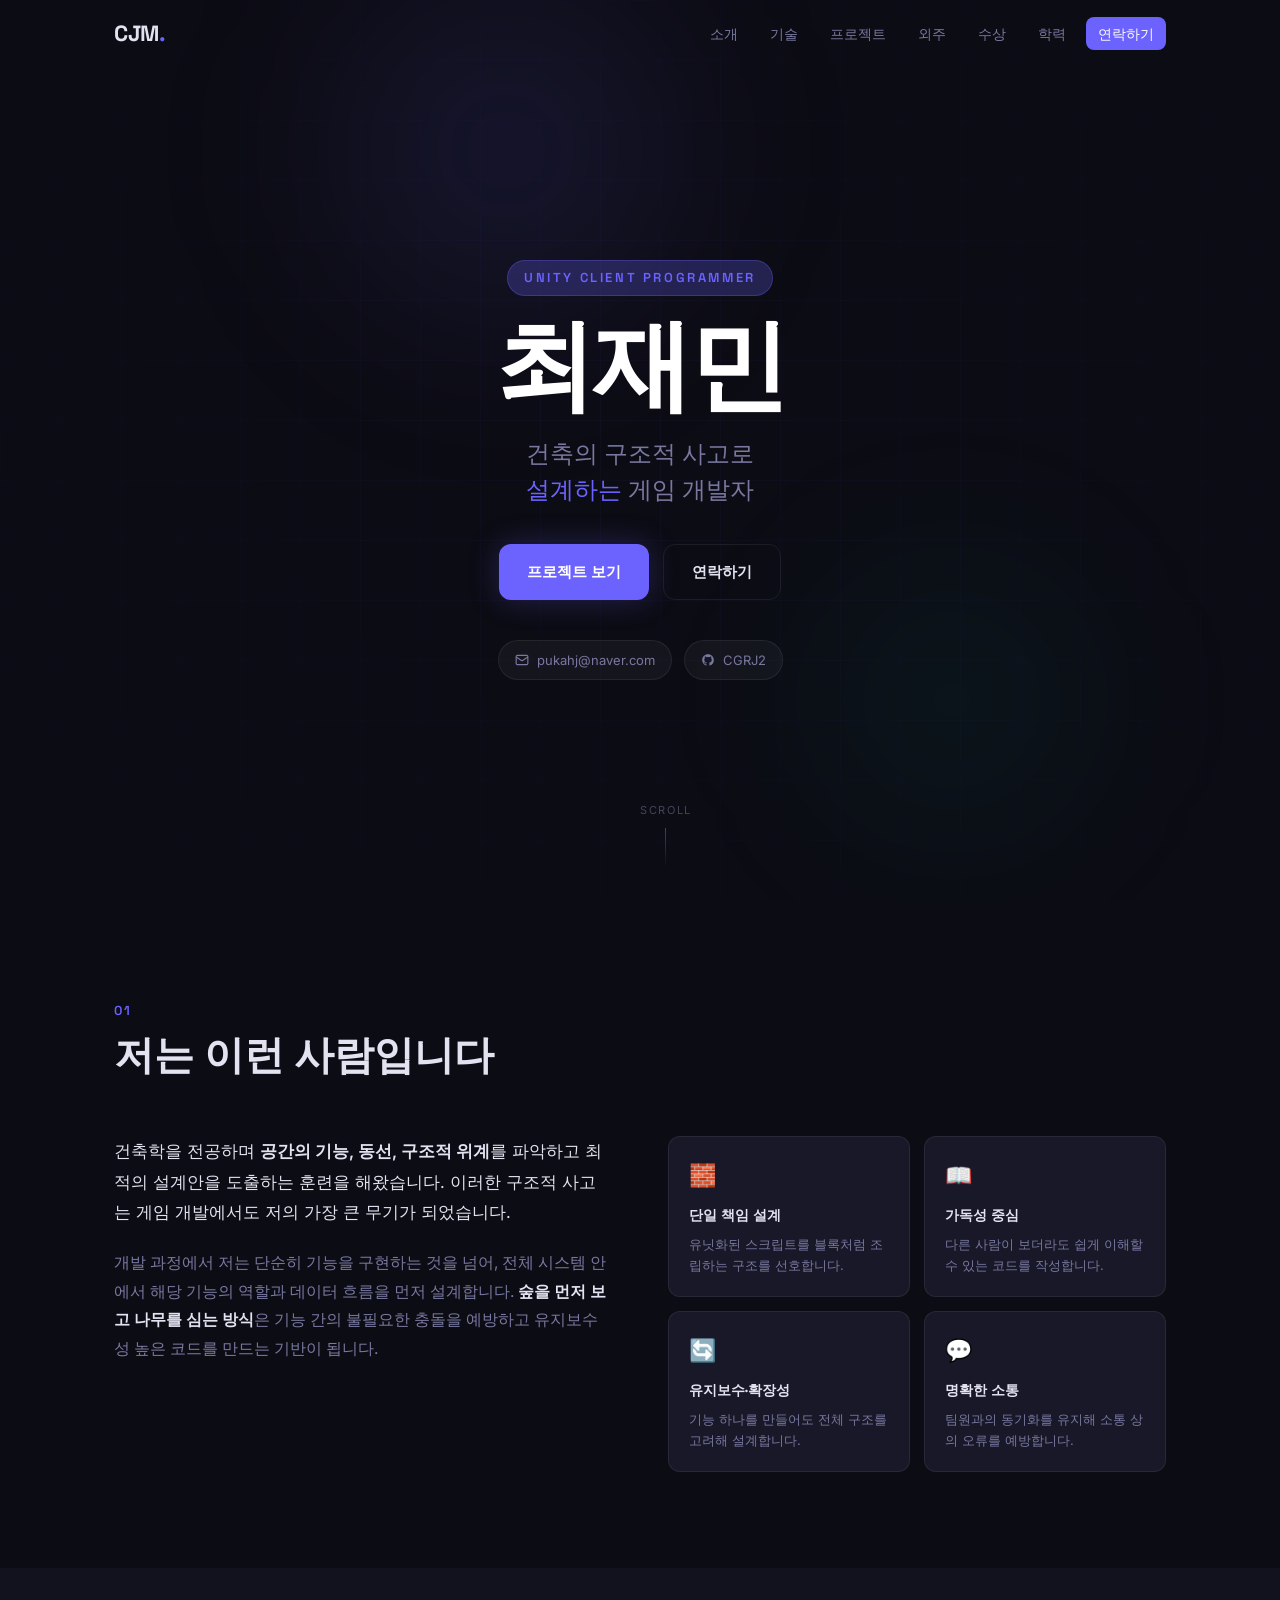
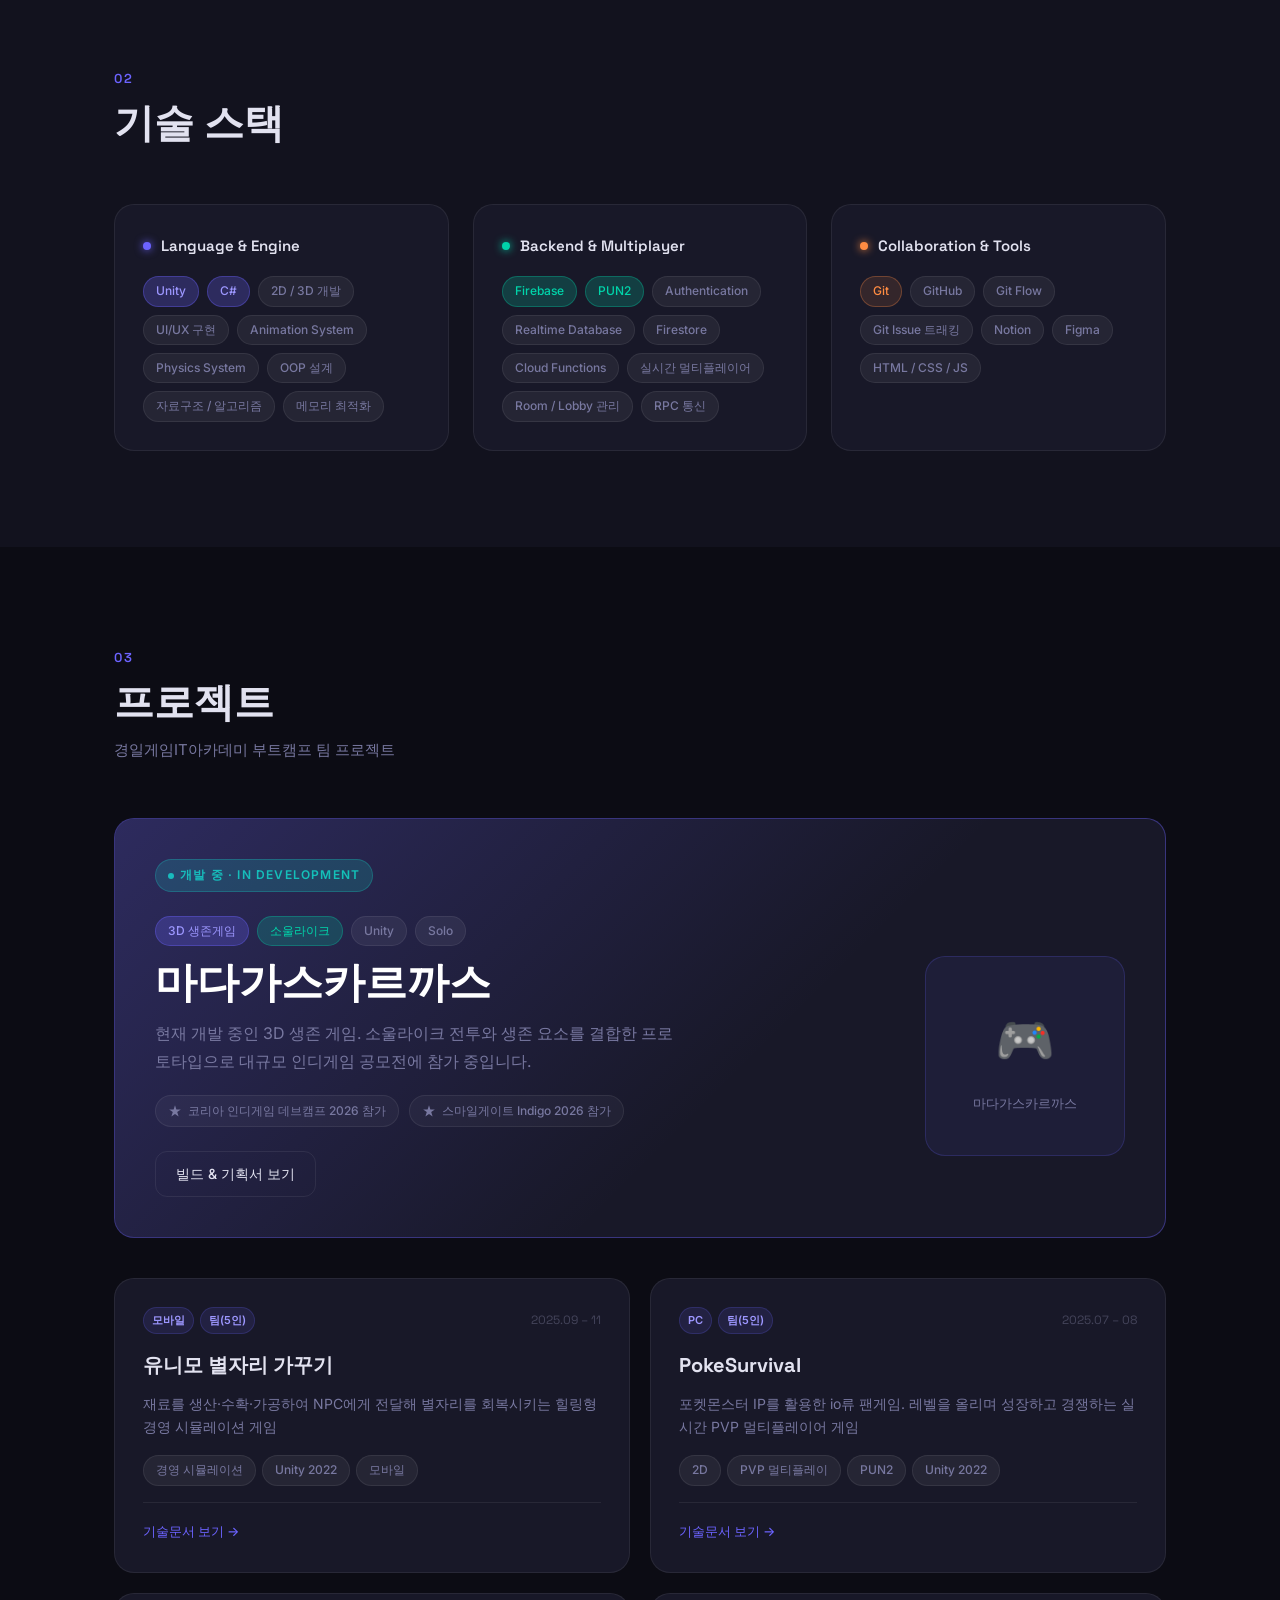
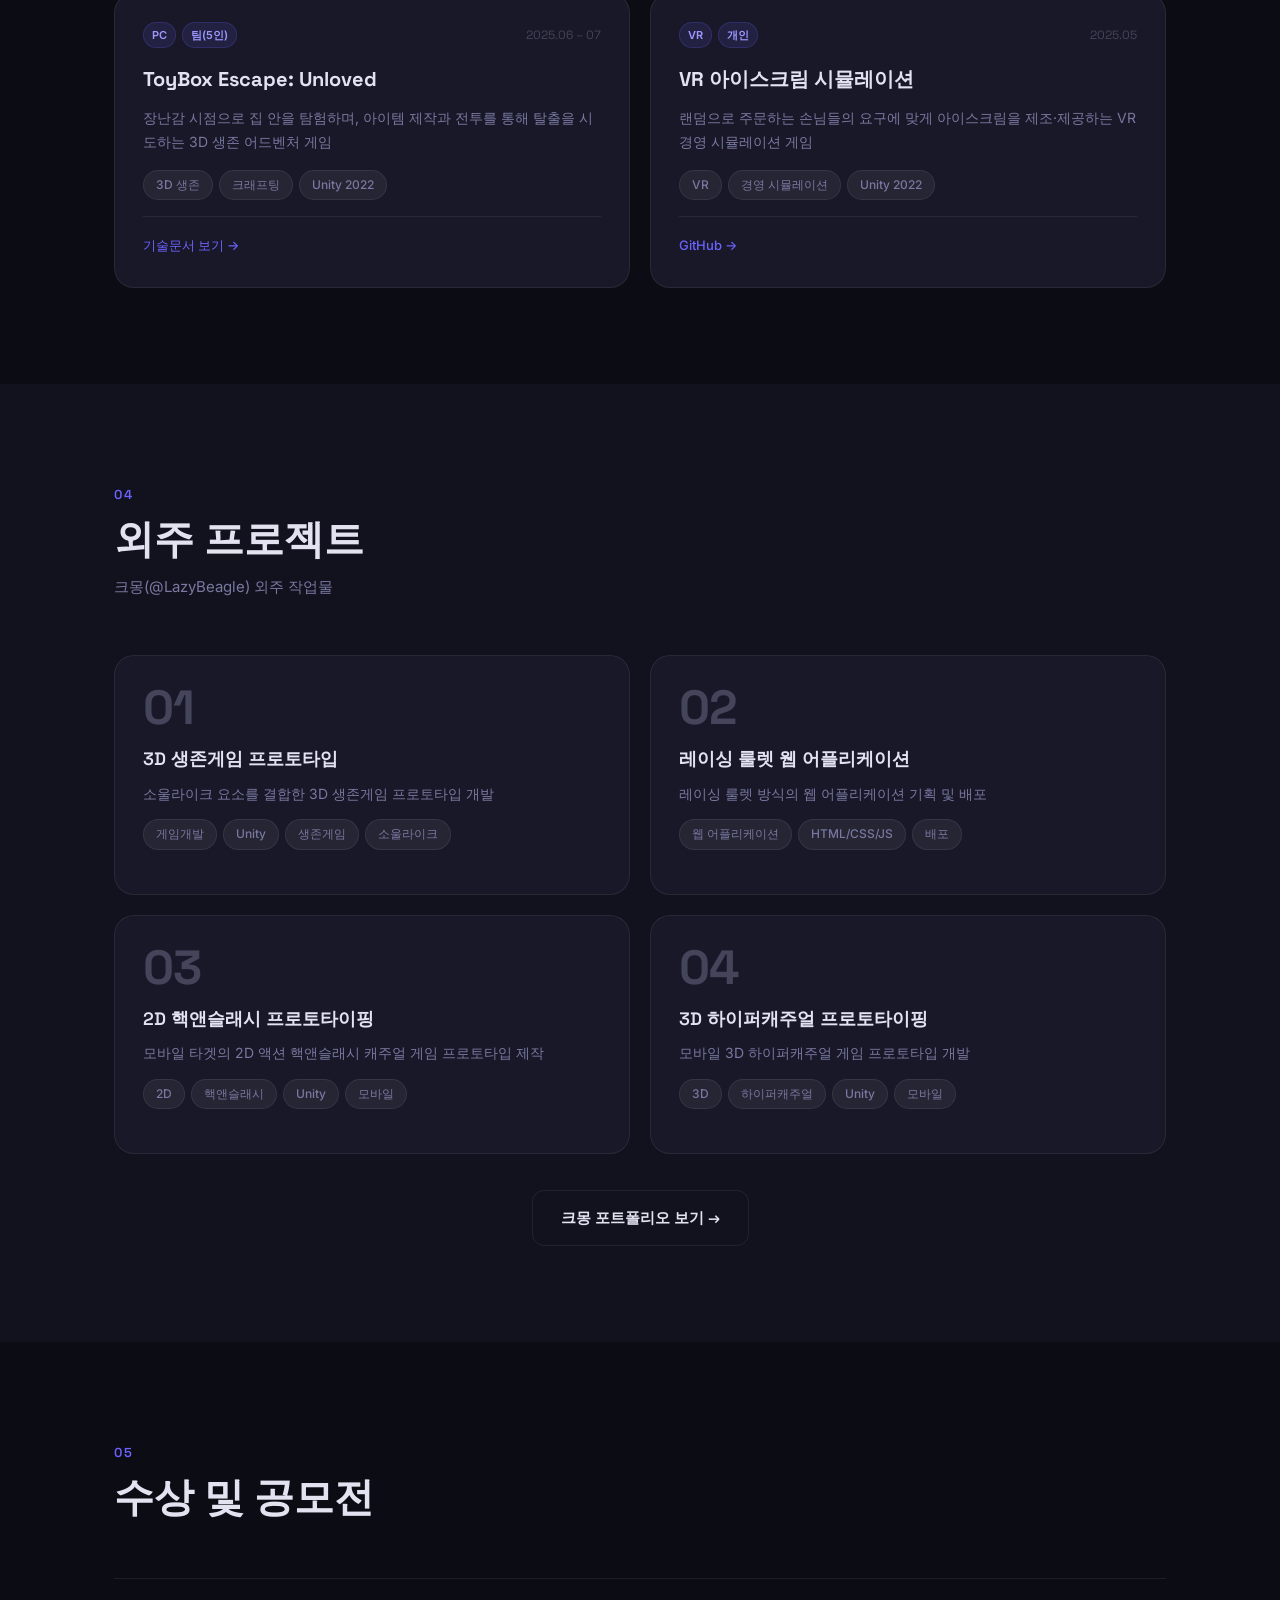
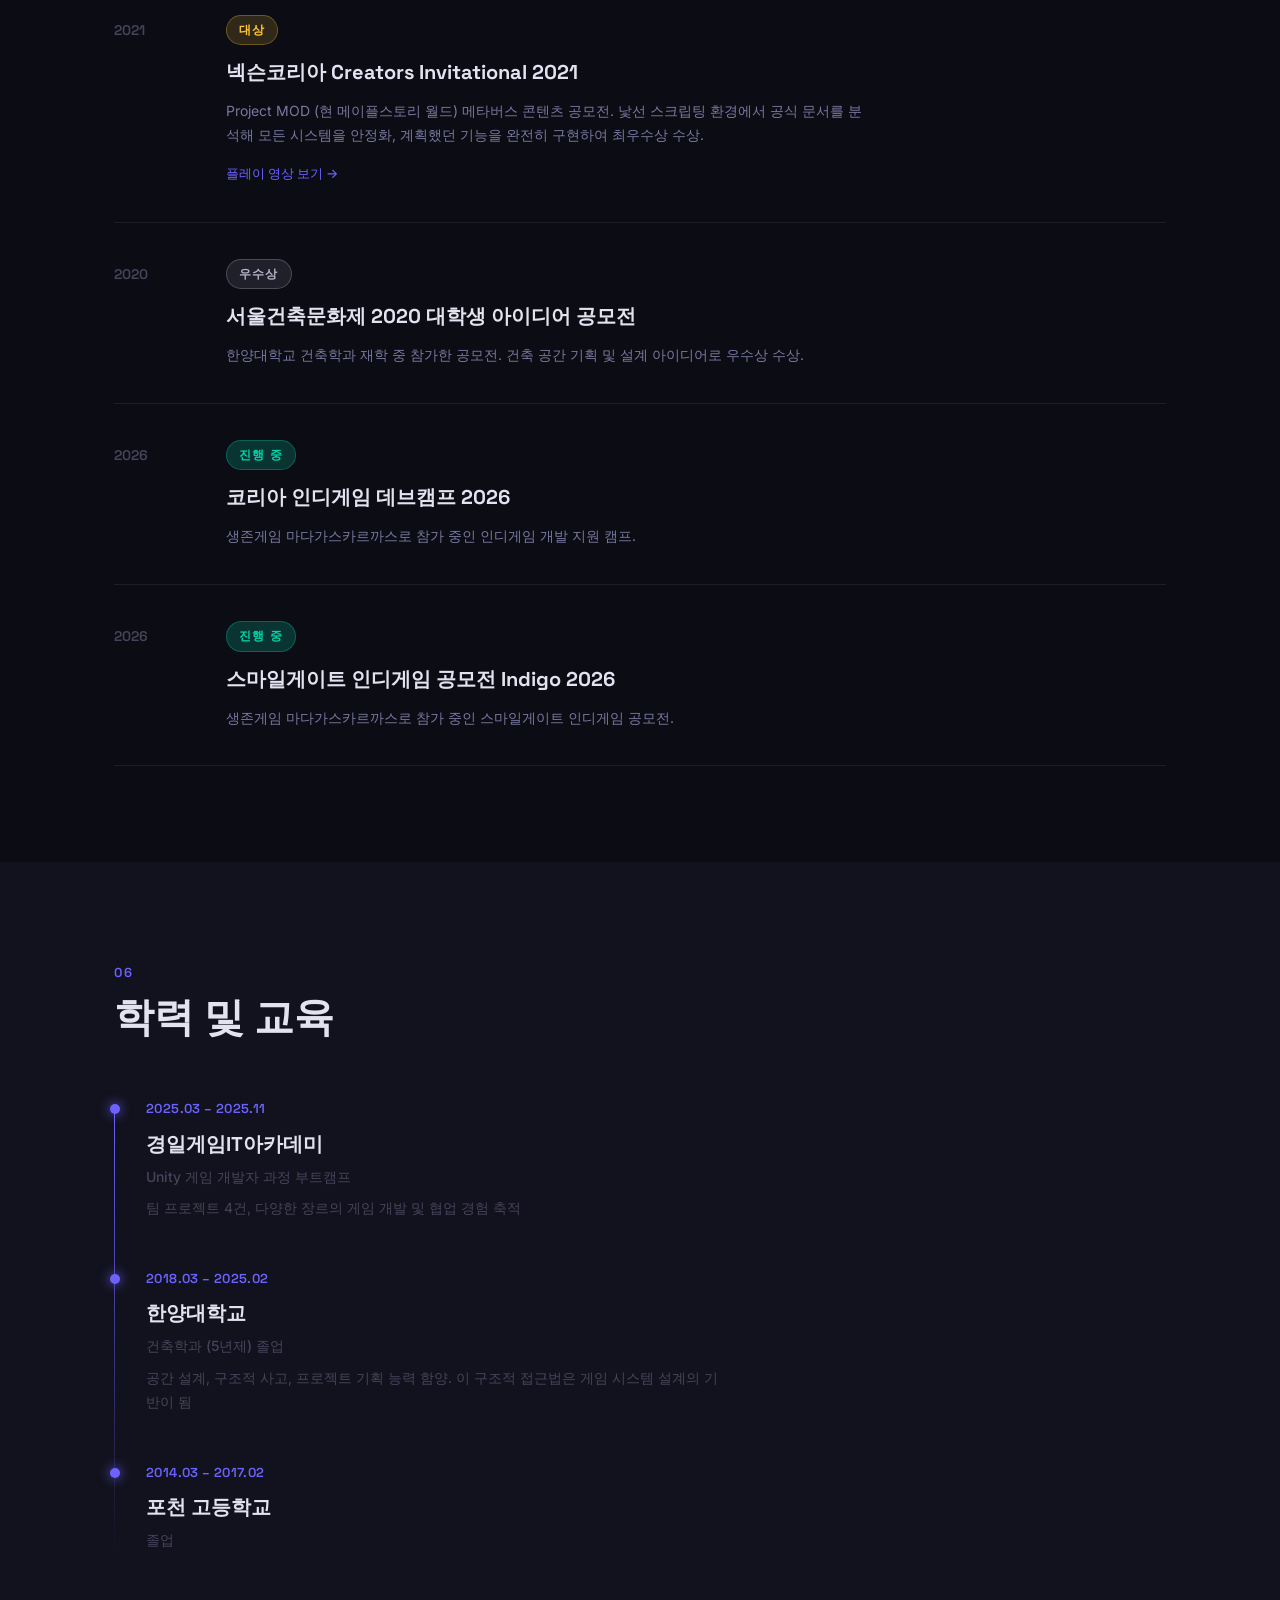
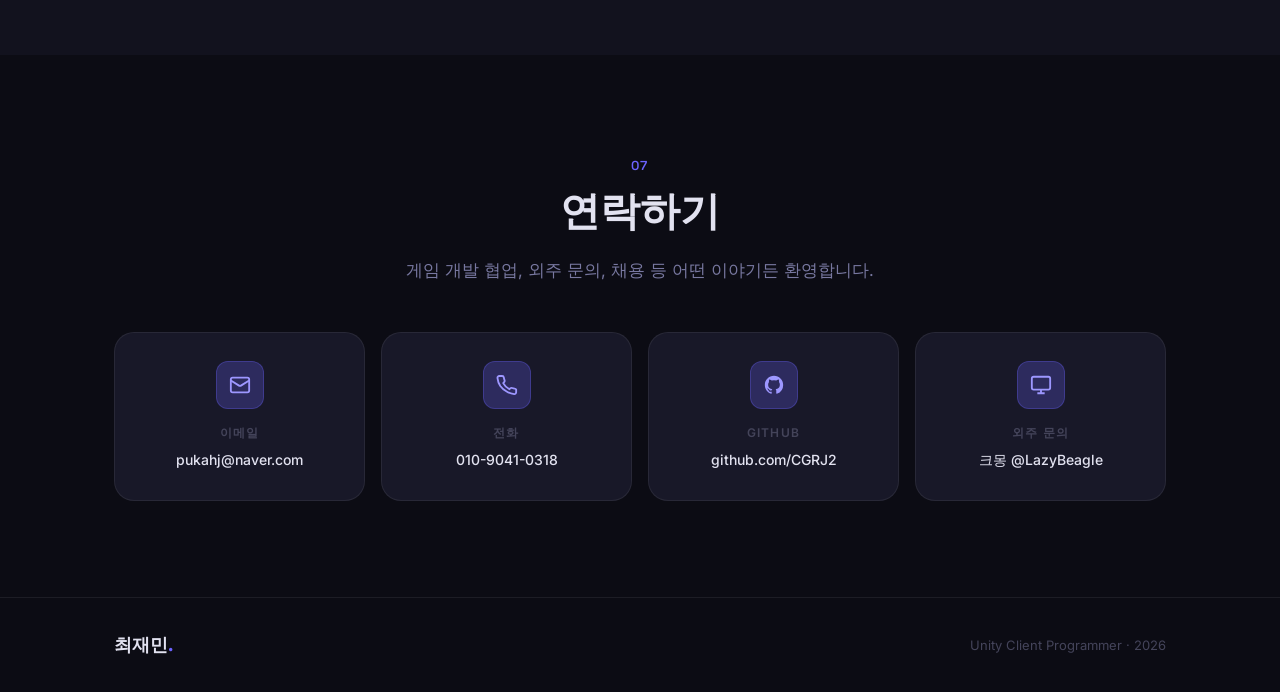
==== commit 496c67dd: "Add project detail pages with technical documentation - Add projects/unimo.html: 원격 패치, 풀링, 스테이지 시스템" ====
--- a/index.html
+++ b/index.html
@@ -247,7 +247,7 @@
             <span class="tag">모바일</span>
           </div>
           <div class="project-card-links">
-            <a href="https://github.com/CGRJ2" target="_blank" rel="noopener" class="link-sm">GitHub →</a>
+            <a href="projects/unimo.html" class="link-sm">기술문서 보기 →</a>
           </div>
         </div>
 
@@ -268,7 +268,7 @@
             <span class="tag">Unity 2022</span>
           </div>
           <div class="project-card-links">
-            <a href="https://github.com/CGRJ2" target="_blank" rel="noopener" class="link-sm">GitHub →</a>
+            <a href="projects/pokesurvival.html" class="link-sm">기술문서 보기 →</a>
           </div>
         </div>
 
@@ -288,7 +288,7 @@
             <span class="tag">Unity 2022</span>
           </div>
           <div class="project-card-links">
-            <a href="https://github.com/CGRJ2" target="_blank" rel="noopener" class="link-sm">GitHub →</a>
+            <a href="projects/toybox.html" class="link-sm">기술문서 보기 →</a>
           </div>
         </div>
 
@@ -308,7 +308,7 @@
             <span class="tag">Unity 2022</span>
           </div>
           <div class="project-card-links">
-            <a href="https://github.com/CGRJ2" target="_blank" rel="noopener" class="link-sm">GitHub →</a>
+            <a href="https://github.com/CGRJ2/MyVR_Test" target="_blank" rel="noopener" class="link-sm">GitHub →</a>
           </div>
         </div>
 
